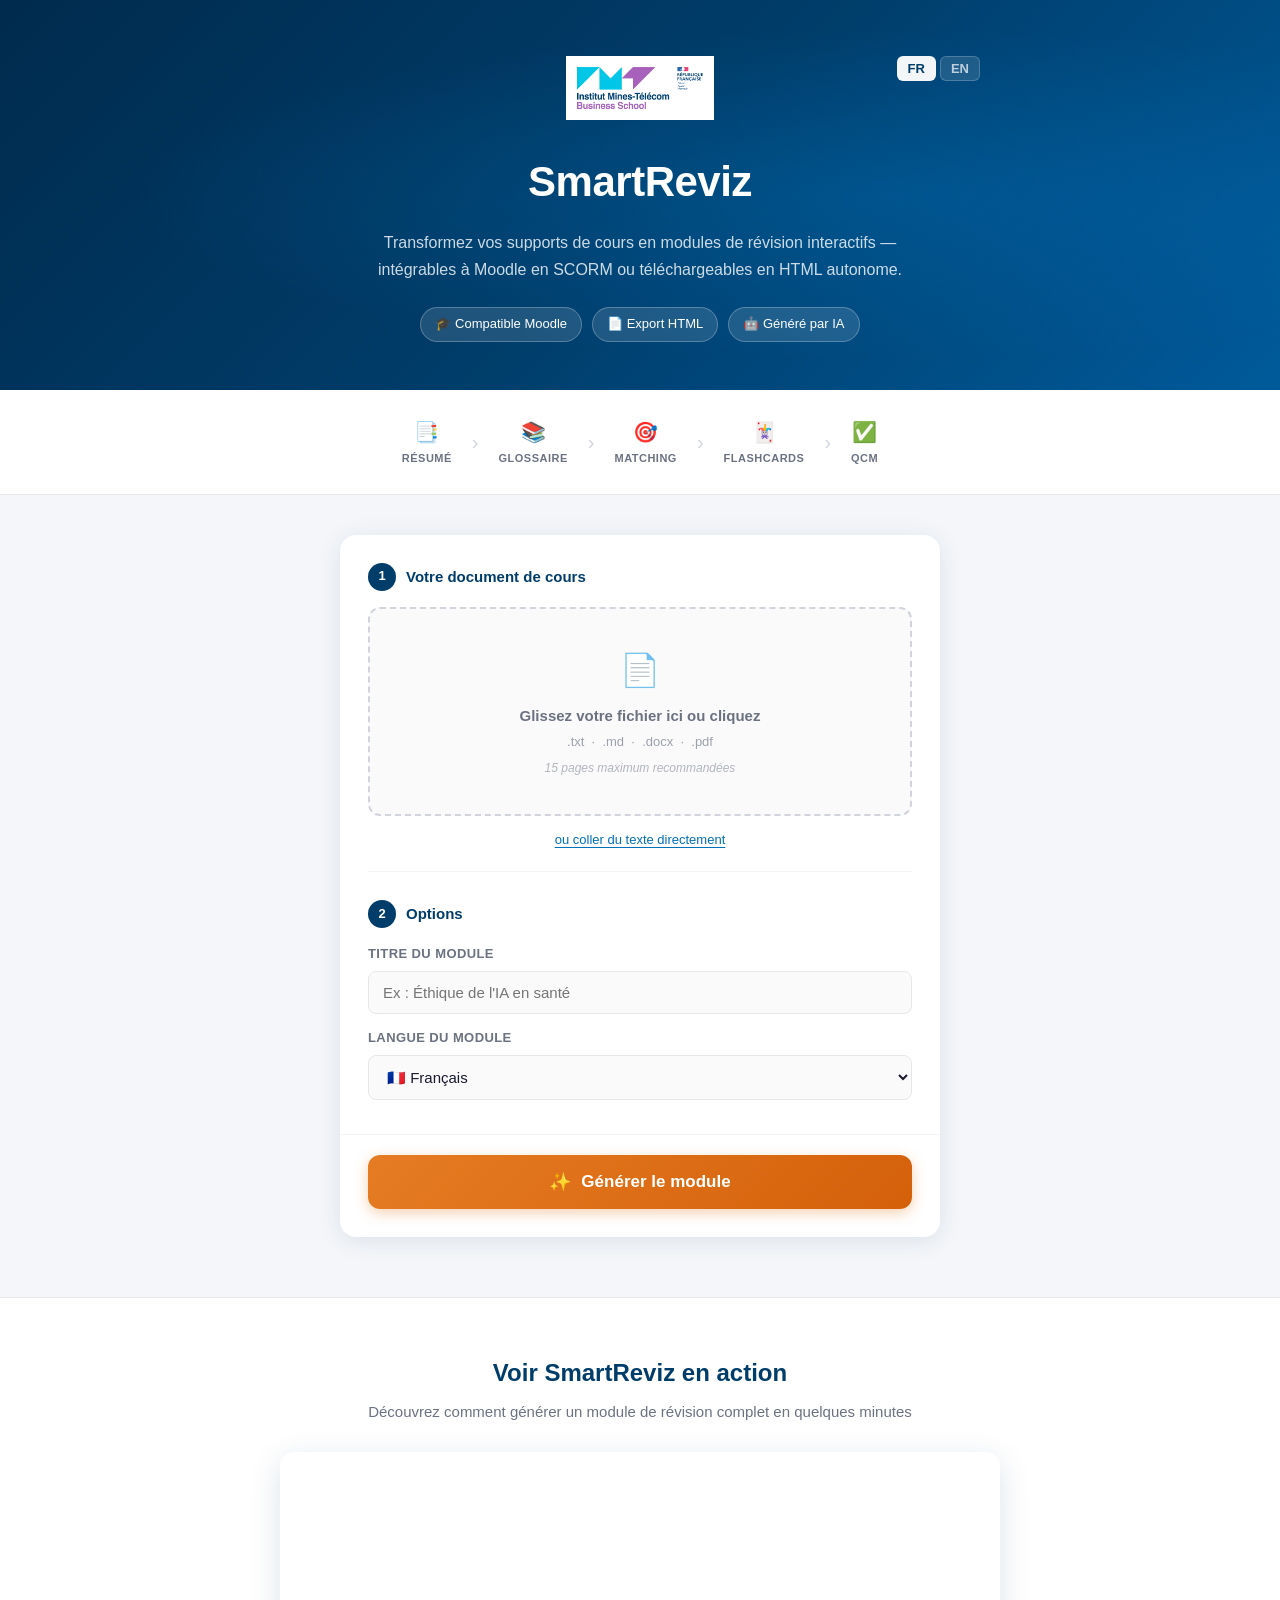
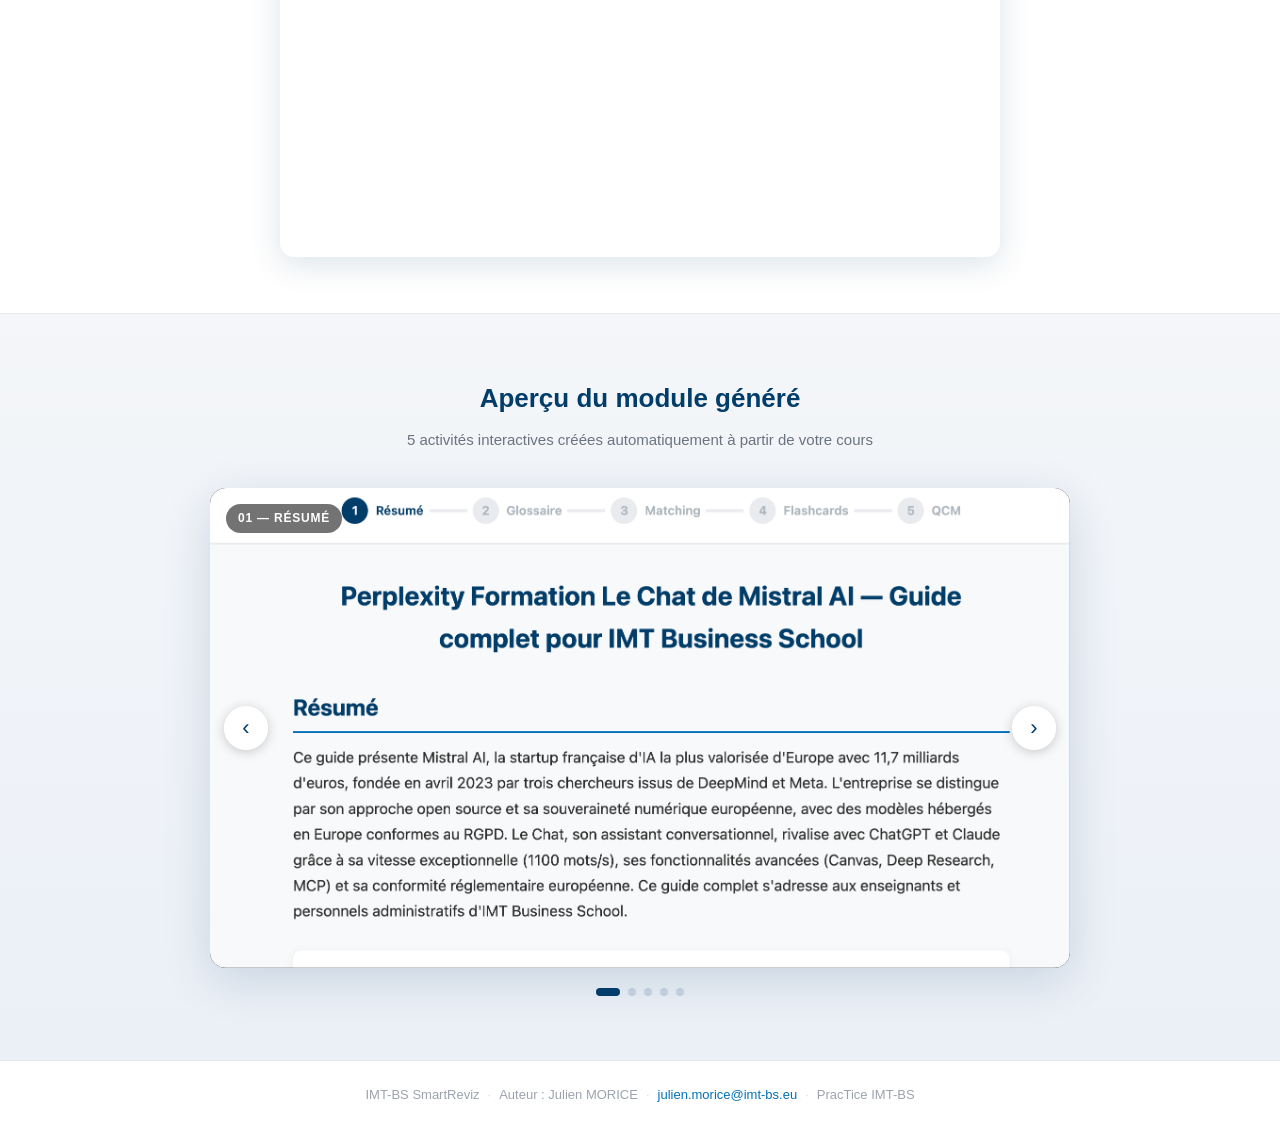
==== index.html @ 02d68e82 "Revert "Refactor to 2-step pipeline: condense then generate" This reverts commit b1cbbc74bb7a169e703" ====
<!DOCTYPE html>
<html lang="fr">
<head>
  <meta charset="UTF-8">
  <meta name="viewport" content="width=device-width, initial-scale=1.0">
  <title>IMT-BS SmartReviz — Générateur de modules SCORM</title>
  <link rel="stylesheet" href="style.css">
</head>
<body>

  <!-- HERO HEADER -->
  <header class="hero">
    <div class="hero-inner">
      <div class="lang-switcher">
        <button class="lang-btn active" data-lang="fr">FR</button>
        <button class="lang-btn" data-lang="en">EN</button>
      </div>
      <img src="img/logo-imt-bs.png" alt="Logo IMT Business School" class="hero-logo">
      <h1 class="hero-title">SmartReviz</h1>
      <p class="hero-subtitle" data-i18n="heroSubtitle">Transformez vos supports de cours en modules de révision interactifs — intégrables à Moodle en SCORM ou téléchargeables en HTML autonome.</p>
      <div class="hero-badges">
        <span class="badge" data-i18n="badgeMoodle">&#127891; Compatible Moodle</span>
        <span class="badge" data-i18n="badgeHTML">&#128196; Export HTML</span>
        <span class="badge" data-i18n="badgeAI">&#129302; Généré par IA</span>
      </div>
    </div>
  </header>

  <!-- WHAT IT GENERATES -->
  <section class="features-strip">
    <div class="features-inner">
      <div class="feature-item">
        <div class="feature-icon">&#128209;</div>
        <div class="feature-label" data-i18n="featResume">Résumé</div>
      </div>
      <div class="feature-sep">&#8250;</div>
      <div class="feature-item">
        <div class="feature-icon">&#128218;</div>
        <div class="feature-label" data-i18n="featGlossaire">Glossaire</div>
      </div>
      <div class="feature-sep">&#8250;</div>
      <div class="feature-item">
        <div class="feature-icon">&#127919;</div>
        <div class="feature-label" data-i18n="featMatching">Matching</div>
      </div>
      <div class="feature-sep">&#8250;</div>
      <div class="feature-item">
        <div class="feature-icon">&#127183;</div>
        <div class="feature-label" data-i18n="featFlashcards">Flashcards</div>
      </div>
      <div class="feature-sep">&#8250;</div>
      <div class="feature-item">
        <div class="feature-icon">&#9989;</div>
        <div class="feature-label" data-i18n="featQCM">QCM</div>
      </div>
    </div>
  </section>

  <main class="container">

    <!-- FORM CARD -->
    <div class="card">

      <!-- Step 1: Document Upload -->
      <div class="step">
        <div class="step-title">
          <span class="step-num">1</span>
          <span data-i18n="step1Title">Votre document de cours</span>
        </div>
        <div class="dropzone" id="dropzone">
          <div class="dz-icon">&#128196;</div>
          <div class="dz-text" id="dzText" data-i18n="dzText">Glissez votre fichier ici ou cliquez</div>
          <div class="dz-formats" data-i18n="dzFormats">.txt &nbsp;·&nbsp; .md &nbsp;·&nbsp; .docx &nbsp;·&nbsp; .pdf</div>
          <div class="dz-limit" data-i18n="dzLimit">15 pages maximum recommandées</div>
          <input type="file" id="fileInput" accept=".txt,.md,.docx,.pdf">
        </div>
        <div class="text-toggle">
          <button id="toggleTextInput" data-i18n="toggleText">ou coller du texte directement</button>
        </div>
        <div class="text-input-area" id="textInputArea">
          <textarea id="textInput" data-i18n-placeholder="textPlaceholder" placeholder="Collez le contenu de votre cours ici..."></textarea>
        </div>
      </div>

      <div class="step-divider"></div>

      <!-- Step 2: Options -->
      <div class="step">
        <div class="step-title">
          <span class="step-num">2</span>
          <span data-i18n="step2Title">Options</span>
        </div>
        <div class="form-row">
          <label for="moduleTitle" data-i18n="labelTitle">Titre du module</label>
          <input type="text" id="moduleTitle" data-i18n-placeholder="titlePlaceholder" placeholder="Ex : Éthique de l'IA en santé">
        </div>
        <div class="form-row">
          <label for="moduleLang" data-i18n="labelLang">Langue du module</label>
          <select id="moduleLang">
            <option value="fr" data-i18n="langFR">&#127467;&#127479; Français</option>
            <option value="en" data-i18n="langEN">&#127468;&#127463; Anglais</option>
          </select>
        </div>
      </div>

      <!-- Generate Button -->
      <div class="generate-container">
        <button class="btn-generate" id="btnGenerate">
          <span class="btn-generate-icon">&#10024;</span>
          <span data-i18n="btnGenerate">Générer le module</span>
        </button>
      </div>

    </div><!-- end .card -->

    <!-- Editor Panel -->
    <div class="editor-panel" id="editorPanel">
      <div class="editor-header">
        <div class="step-title">
          <span class="step-num">3</span>
          <span data-i18n="step3Title">Vérifiez et modifiez le contenu généré</span>
        </div>
        <p class="editor-subtitle" data-i18n="editorSubtitle">Corrigez les éventuelles erreurs de l'IA avant de générer votre module.</p>
      </div>

      <div class="editor-tabs" id="editorTabs">
        <button class="tab-btn active" data-tab="summary" data-i18n="tabSummary">&#128209; Résumé</button>
        <button class="tab-btn" data-tab="glossary"><span data-i18n="tabGlossary">&#128218; Glossaire</span> <span class="tab-count" id="countGlossary"></span></button>
        <button class="tab-btn" data-tab="flashcards"><span data-i18n="tabFlashcards">&#127183; Flashcards</span> <span class="tab-count" id="countFlashcards"></span></button>
        <button class="tab-btn" data-tab="quiz"><span data-i18n="tabQuiz">&#9989; QCM</span> <span class="tab-count" id="countQuiz"></span></button>
      </div>

      <div class="tab-content active" id="tab-summary"></div>
      <div class="tab-content" id="tab-glossary"></div>
      <div class="tab-content" id="tab-flashcards"></div>
      <div class="tab-content" id="tab-quiz"></div>

      <div class="editor-footer">
        <button class="btn-validate-generate" id="btnValidateGenerate" data-i18n="btnValidate">
          &#10024; Valider et générer le module
        </button>
      </div>
    </div>

    <!-- Progress -->
    <div class="progress-panel" id="progressPanel">
      <h3 id="progressTitle" data-i18n="progressTitle">Génération en cours…</h3>
      <div class="progress-bar-track">
        <div class="progress-bar-fill" id="progressFill"></div>
      </div>
      <div class="progress-details">
        <p class="progress-status" id="progressStatus" data-i18n="progressInit">Initialisation…</p>
        <p class="progress-percent" id="progressPercent">0%</p>
      </div>
    </div>

    <!-- Error -->
    <div class="error-panel" id="errorPanel">
      <strong data-i18n="errorLabel">&#9888; Erreur</strong>
      <span id="errorMessage"></span>
    </div>

    <!-- Result -->
    <div class="result-panel" id="resultPanel">
      <div class="result-check">&#10003;</div>
      <h3 data-i18n="resultTitle">Module prêt !</h3>
      <p class="result-hint" data-i18n="resultHint">Choisissez votre format de téléchargement</p>
      <div class="result-buttons">
        <button class="btn-download" id="btnDownload" data-i18n="btnSCORM">
          <span>&#128230;</span> SCORM pour Moodle
        </button>
        <button class="btn-download-html" id="btnDownloadHTML" data-i18n="btnHTML">
          <span>&#127758;</span> HTML autonome
        </button>
        <button class="btn-preview" id="btnPreview" data-i18n="btnPreview">
          <span>&#128065;</span> Prévisualiser
        </button>
      </div>
    </div>

  </main>

  <!-- VIDEO SECTION -->
  <section class="video-section">
    <div class="video-inner">
      <h2 class="video-title" data-i18n="videoTitle">Voir SmartReviz en action</h2>
      <p class="video-subtitle" data-i18n="videoSubtitle">Découvrez comment générer un module de révision complet en quelques minutes</p>
      <div class="video-wrapper">
        <iframe
          data-i18n-title="videoIframeTitle"
          title="Lecteur vidéo"
          src="https://mediaserver.ip-paris.fr/permalink/v126d39c879d4ddyw9y6/iframe/"
          allowfullscreen="allowfullscreen"
          allow="autoplay"
          style="border:0;width:100%;height:100%">
        </iframe>
      </div>
    </div>
  </section>

  <!-- CAROUSEL SHOWCASE -->
  <section class="showcase">
    <div class="showcase-inner">
      <h2 class="showcase-title" data-i18n="carouselTitle">Aperçu du module généré</h2>
      <p class="showcase-subtitle" data-i18n="carouselSubtitle">5 activités interactives créées automatiquement à partir de votre cours</p>

      <div class="carousel" id="carousel">
        <div class="carousel-track" id="carouselTrack">
          <div class="carousel-slide">
            <div class="slide-label" data-i18n="slide1">01 — Résumé</div>
            <img src="img/1_resume.png" alt="Résumé du cours">
          </div>
          <div class="carousel-slide">
            <div class="slide-label" data-i18n="slide2">02 — Glossaire</div>
            <img src="img/2_glossaire.png" alt="Glossaire interactif">
          </div>
          <div class="carousel-slide">
            <div class="slide-label" data-i18n="slide3">03 — Matching</div>
            <img src="img/3_matching.png" alt="Activité de matching">
          </div>
          <div class="carousel-slide">
            <div class="slide-label" data-i18n="slide4">04 — Flashcards</div>
            <img src="img/4_flashCard.png" alt="Flashcards">
          </div>
          <div class="carousel-slide">
            <div class="slide-label" data-i18n="slide5">05 — QCM</div>
            <img src="img/5_qcm.png" alt="Questionnaire à choix multiples">
          </div>
        </div>

        <button class="carousel-btn prev" id="carouselPrev" data-i18n-aria="carouselPrevLabel" aria-label="Précédent">&#8249;</button>
        <button class="carousel-btn next" id="carouselNext" data-i18n-aria="carouselNextLabel" aria-label="Suivant">&#8250;</button>
      </div>

      <div class="carousel-dots" id="carouselDots">
        <span class="dot active" data-index="0"></span>
        <span class="dot" data-index="1"></span>
        <span class="dot" data-index="2"></span>
        <span class="dot" data-index="3"></span>
        <span class="dot" data-index="4"></span>
      </div>
    </div>
  </section>

  <footer class="footer">
    <span>IMT-BS SmartReviz</span>
    <span class="footer-sep">·</span>
    <span data-i18n="footerAuthor">Auteur : Julien MORICE</span>
    <span class="footer-sep">·</span>
    <a href="mailto:julien.morice@imt-bs.eu">julien.morice@imt-bs.eu</a>
    <span class="footer-sep">·</span>
    <span>PracTice IMT-BS</span>
  </footer>

  <script src="lib/jszip.min.js"></script>
  <script src="lib/mammoth.browser.min.js"></script>
  <script src="lib/pdf.min.js"></script>
  <script src="lib/marked.min.js"></script>
  <script src="i18n.js"></script>
  <script src="app.js?v=4"></script>
  <script>
    // Language switcher
    document.querySelectorAll('.lang-btn').forEach(function(btn) {
      btn.addEventListener('click', function() {
        window.SmartRevizI18n.setLang(btn.dataset.lang);
      });
    });

    // Carousel
    const track = document.getElementById('carouselTrack');
    const dots = document.querySelectorAll('.dot');
    let current = 0;
    const total = 5;

    function goTo(index) {
      current = (index + total) % total;
      track.style.transform = `translateX(-${current * 100}%)`;
      dots.forEach((d, i) => d.classList.toggle('active', i === current));
    }

    document.getElementById('carouselPrev').addEventListener('click', () => goTo(current - 1));
    document.getElementById('carouselNext').addEventListener('click', () => goTo(current + 1));
    dots.forEach(d => d.addEventListener('click', () => goTo(+d.dataset.index)));

    // Auto-advance
    let timer = setInterval(() => goTo(current + 1), 4000);
    document.getElementById('carousel').addEventListener('mouseenter', () => clearInterval(timer));
    document.getElementById('carousel').addEventListener('mouseleave', () => {
      timer = setInterval(() => goTo(current + 1), 4000);
    });

    // Touch swipe support
    let touchStartX = 0;
    track.addEventListener('touchstart', e => { touchStartX = e.touches[0].clientX; }, { passive: true });
    track.addEventListener('touchend', e => {
      const diff = touchStartX - e.changedTouches[0].clientX;
      if (Math.abs(diff) > 40) goTo(diff > 0 ? current + 1 : current - 1);
    });
  </script>
</body>
</html>
---- style.css ----
/* IMT-BS SmartReviz — Generator Styles (v2) */
:root {
  --primary: #003D6A;
  --secondary: #0070B8;
  --accent: #E57C23;
  --bg: #F4F6F9;
  --text: #1A1A2E;
  --muted: #6B7280;
  --success: #16A34A;
  --error: #DC2626;
  --radius: 12px;
  --shadow: 0 4px 24px rgba(0,61,106,0.10);
}

*, *::before, *::after { box-sizing: border-box; margin: 0; padding: 0; }

body {
  font-family: -apple-system, BlinkMacSystemFont, "Segoe UI", Roboto, sans-serif;
  font-size: 16px;
  line-height: 1.6;
  color: var(--text);
  background: var(--bg);
  min-height: 100vh;
}

/* ============================================================
   HERO
   ============================================================ */
.hero {
  background: linear-gradient(135deg, #002B4E 0%, #003D6A 50%, #005A9A 100%);
  color: #fff;
  text-align: center;
  padding: 56px 24px 48px;
  position: relative;
  overflow: hidden;
}

.hero::before {
  content: '';
  position: absolute;
  inset: 0;
  background: radial-gradient(ellipse at 70% 50%, rgba(0,112,184,0.35) 0%, transparent 60%);
  pointer-events: none;
}

.hero-inner {
  position: relative;
  max-width: 680px;
  margin: 0 auto;
}

/* Language Switcher */
.lang-switcher {
  position: absolute;
  top: 0;
  right: 0;
  display: flex;
  gap: 4px;
  z-index: 10;
}

.lang-btn {
  background: rgba(255,255,255,0.12);
  color: rgba(255,255,255,0.7);
  border: 1px solid rgba(255,255,255,0.2);
  border-radius: 6px;
  padding: 4px 10px;
  font-size: 13px;
  font-weight: 600;
  cursor: pointer;
  transition: all 0.2s;
}

.lang-btn:hover {
  background: rgba(255,255,255,0.2);
  color: #fff;
}

.lang-btn.active {
  background: rgba(255,255,255,0.95);
  color: var(--primary);
  border-color: transparent;
}

.hero-logo {
  height: 64px;
  width: auto;
  margin-bottom: 20px;
  mix-blend-mode: screen;
}

.hero-title {
  font-size: 42px;
  font-weight: 800;
  letter-spacing: -0.5px;
  margin-bottom: 14px;
}

.hero-subtitle {
  font-size: 16px;
  line-height: 1.7;
  opacity: 0.80;
  max-width: 560px;
  margin: 0 auto 24px;
}

.hero-badges {
  display: flex;
  gap: 10px;
  justify-content: center;
  flex-wrap: wrap;
}

.badge {
  background: rgba(255,255,255,0.12);
  border: 1px solid rgba(255,255,255,0.25);
  border-radius: 999px;
  padding: 6px 14px;
  font-size: 13px;
  font-weight: 500;
  backdrop-filter: blur(4px);
}

/* ============================================================
   FEATURES STRIP
   ============================================================ */
.features-strip {
  background: #fff;
  border-bottom: 1px solid #E5E7EB;
}

.features-inner {
  max-width: 680px;
  margin: 0 auto;
  padding: 18px 24px;
  display: flex;
  align-items: center;
  justify-content: center;
  gap: 8px;
  flex-wrap: wrap;
}

.feature-item {
  display: flex;
  flex-direction: column;
  align-items: center;
  gap: 2px;
  padding: 8px 12px;
}

.feature-icon {
  font-size: 20px;
}

.feature-label {
  font-size: 11px;
  font-weight: 600;
  color: var(--muted);
  text-transform: uppercase;
  letter-spacing: 0.5px;
}

.feature-sep {
  color: #D1D5DB;
  font-size: 20px;
  line-height: 1;
}

/* ============================================================
   MAIN CONTAINER
   ============================================================ */
.container {
  max-width: 640px;
  margin: 0 auto;
  padding: 40px 20px 60px;
}

/* ============================================================
   FORM CARD
   ============================================================ */
.card {
  background: #fff;
  border-radius: 16px;
  box-shadow: var(--shadow);
  overflow: hidden;
}

/* ============================================================
   STEPS
   ============================================================ */
.step {
  padding: 28px 28px 20px;
}

.step-divider {
  height: 1px;
  background: #F3F4F6;
  margin: 0 28px;
}

.step-title {
  font-size: 15px;
  font-weight: 700;
  color: var(--primary);
  margin-bottom: 16px;
  display: flex;
  align-items: center;
  gap: 10px;
}

.step-num {
  width: 28px;
  height: 28px;
  border-radius: 50%;
  background: var(--primary);
  color: #fff;
  display: flex;
  align-items: center;
  justify-content: center;
  font-size: 13px;
  font-weight: 700;
  flex-shrink: 0;
}

/* ============================================================
   INPUTS
   ============================================================ */
input[type="text"],
select {
  width: 100%;
  padding: 12px 14px;
  border: 1.5px solid #E5E7EB;
  border-radius: 8px;
  font-size: 15px;
  font-family: inherit;
  color: var(--text);
  background: #FAFAFA;
  transition: border-color 0.15s, box-shadow 0.15s;
}

input:focus, select:focus {
  outline: none;
  border-color: var(--secondary);
  box-shadow: 0 0 0 3px rgba(0,112,184,0.12);
  background: #fff;
}

.form-row {
  margin-bottom: 14px;
}

.form-row label {
  display: block;
  font-size: 13px;
  font-weight: 600;
  margin-bottom: 6px;
  color: var(--muted);
  text-transform: uppercase;
  letter-spacing: 0.4px;
}

/* ============================================================
   DROP ZONE
   ============================================================ */
.dropzone {
  border: 2px dashed #D1D5DB;
  border-radius: var(--radius);
  padding: 36px 20px;
  text-align: center;
  cursor: pointer;
  transition: all 0.2s;
  color: var(--muted);
  background: #FAFAFA;
}

.dropzone:hover, .dropzone.dragover {
  border-color: var(--secondary);
  background: #EFF6FF;
  color: var(--secondary);
}

.dropzone.has-file {
  border-color: var(--success);
  background: #F0FDF4;
  color: var(--success);
}

.dropzone .dz-icon { font-size: 32px; margin-bottom: 8px; }
.dropzone .dz-text { font-size: 15px; font-weight: 600; }
.dropzone .dz-formats { font-size: 13px; margin-top: 4px; opacity: 0.65; }
.dropzone .dz-limit { font-size: 12px; margin-top: 6px; opacity: 0.5; font-style: italic; }
.dropzone input[type="file"] { display: none; }

.text-toggle {
  text-align: center;
  margin-top: 10px;
}

.text-toggle button {
  background: none;
  border: none;
  color: var(--secondary);
  font-size: 13px;
  cursor: pointer;
  text-decoration: underline;
  text-underline-offset: 3px;
}

.text-input-area {
  display: none;
  margin-top: 12px;
}

.text-input-area textarea {
  width: 100%;
  min-height: 160px;
  padding: 12px;
  border: 1.5px solid #E5E7EB;
  border-radius: 8px;
  font-family: inherit;
  font-size: 14px;
  resize: vertical;
  background: #FAFAFA;
}

.text-input-area textarea:focus {
  outline: none;
  border-color: var(--secondary);
  box-shadow: 0 0 0 3px rgba(0,112,184,0.12);
}

.text-input-area.active { display: block; }

/* ============================================================
   GENERATE BUTTON
   ============================================================ */
.generate-container {
  padding: 20px 28px 28px;
  border-top: 1px solid #F3F4F6;
}

.btn-generate {
  width: 100%;
  display: flex;
  align-items: center;
  justify-content: center;
  gap: 10px;
  padding: 16px 28px;
  background: linear-gradient(135deg, var(--accent) 0%, #D4600A 100%);
  color: #fff;
  border: none;
  border-radius: var(--radius);
  font-size: 17px;
  font-weight: 700;
  cursor: pointer;
  transition: all 0.2s;
  box-shadow: 0 4px 14px rgba(229,124,35,0.35);
}

.btn-generate:hover {
  transform: translateY(-2px);
  box-shadow: 0 6px 20px rgba(229,124,35,0.45);
}

.btn-generate:active { transform: translateY(0); }

.btn-generate:disabled {
  opacity: 0.5;
  cursor: not-allowed;
  transform: none;
  box-shadow: none;
}

.btn-generate-icon { font-size: 18px; }

/* ============================================================
   PROGRESS
   ============================================================ */
.progress-panel {
  display: none;
  background: #fff;
  border-radius: var(--radius);
  padding: 24px;
  box-shadow: var(--shadow);
  margin-top: 20px;
}

.progress-panel.active { display: block; }

.progress-panel h3 {
  font-size: 15px;
  color: var(--primary);
  margin-bottom: 14px;
  font-weight: 600;
}

.progress-bar-track {
  width: 100%;
  height: 8px;
  background: #E5E7EB;
  border-radius: 999px;
  overflow: hidden;
  margin-bottom: 10px;
}

.progress-bar-fill {
  height: 100%;
  background: linear-gradient(90deg, var(--secondary), #38BDF8);
  border-radius: 999px;
  transition: width 0.4s ease;
  width: 0%;
}

.progress-details {
  display: flex;
  justify-content: space-between;
  align-items: center;
}

.progress-status { font-size: 13px; color: var(--muted); }
.progress-percent { font-size: 13px; font-weight: 700; color: var(--secondary); }

/* ============================================================
   RESULT PANEL
   ============================================================ */
.result-panel {
  display: none;
  background: #fff;
  border-radius: var(--radius);
  padding: 32px 28px;
  box-shadow: var(--shadow);
  text-align: center;
  margin-top: 20px;
}

.result-panel.active { display: block; }

.result-check {
  width: 56px;
  height: 56px;
  border-radius: 50%;
  background: linear-gradient(135deg, #16A34A, #22C55E);
  color: #fff;
  font-size: 26px;
  display: flex;
  align-items: center;
  justify-content: center;
  margin: 0 auto 16px;
  box-shadow: 0 4px 16px rgba(22,163,74,0.30);
}

.result-panel h3 {
  font-size: 20px;
  color: var(--primary);
  margin-bottom: 6px;
}

.result-hint {
  font-size: 14px;
  color: var(--muted);
  margin-bottom: 24px;
}

.result-buttons {
  display: flex;
  gap: 10px;
  justify-content: center;
  flex-wrap: wrap;
}

.btn-download, .btn-download-html, .btn-preview {
  display: inline-flex;
  align-items: center;
  gap: 8px;
  padding: 12px 20px;
  border: none;
  border-radius: var(--radius);
  font-size: 14px;
  font-weight: 600;
  cursor: pointer;
  transition: all 0.15s;
}

.btn-download {
  background: var(--primary);
  color: #fff;
  box-shadow: 0 2px 8px rgba(0,61,106,0.25);
}
.btn-download:hover { background: #002850; transform: translateY(-1px); }

.btn-download-html {
  background: var(--secondary);
  color: #fff;
  box-shadow: 0 2px 8px rgba(0,112,184,0.25);
}
.btn-download-html:hover { background: #005A96; transform: translateY(-1px); }

.btn-preview {
  background: #fff;
  color: var(--primary);
  border: 1.5px solid var(--primary);
}
.btn-preview:hover { background: var(--primary); color: #fff; }

/* ============================================================
   ERROR
   ============================================================ */
.error-panel {
  display: none;
  background: #FEF2F2;
  border: 1.5px solid #FECACA;
  border-radius: var(--radius);
  padding: 16px 20px;
  color: #991B1B;
  margin-top: 20px;
  font-size: 14px;
}

.error-panel.active { display: block; }
.error-panel strong { display: block; margin-bottom: 4px; }

/* ============================================================
   EDITOR PANEL
   ============================================================ */
.editor-panel {
  display: none;
  background: #fff;
  border-radius: 16px;
  box-shadow: var(--shadow);
  overflow: hidden;
  margin-top: 20px;
}

.editor-panel.active { display: block; }

.editor-header {
  padding: 24px 28px 0;
}

.editor-subtitle {
  font-size: 13px;
  color: var(--muted);
  margin: 4px 0 0 38px;
}

/* Tabs */
.editor-tabs {
  display: flex;
  gap: 0;
  border-bottom: 2px solid #F3F4F6;
  margin-top: 20px;
  padding: 0 28px;
  overflow-x: auto;
}

.tab-btn {
  background: none;
  border: none;
  border-bottom: 3px solid transparent;
  margin-bottom: -2px;
  padding: 10px 16px;
  font-size: 14px;
  font-weight: 600;
  color: var(--muted);
  cursor: pointer;
  white-space: nowrap;
  transition: all 0.15s;
  display: flex;
  align-items: center;
  gap: 6px;
}

.tab-btn:hover { color: var(--primary); }

.tab-btn.active {
  color: var(--primary);
  border-bottom-color: var(--primary);
}

.tab-count {
  background: #E5E7EB;
  color: #374151;
  font-size: 11px;
  font-weight: 700;
  padding: 2px 7px;
  border-radius: 999px;
}

.tab-btn.active .tab-count {
  background: var(--primary);
  color: #fff;
}

/* Tab content */
.tab-content {
  display: none;
  padding: 24px 28px;
  max-height: 520px;
  overflow-y: auto;
}

.tab-content.active { display: block; }

/* Section labels in editor */
.editor-section-label {
  font-size: 12px;
  font-weight: 700;
  text-transform: uppercase;
  letter-spacing: 0.5px;
  color: var(--muted);
  margin: 20px 0 8px;
}

.editor-section-label:first-child { margin-top: 0; }

/* Generic editable fields */
.editor-panel textarea,
.editor-panel input[type="text"],
.editor-panel select {
  width: 100%;
  padding: 10px 12px;
  border: 1.5px solid #E5E7EB;
  border-radius: 8px;
  font-size: 14px;
  font-family: inherit;
  color: var(--text);
  background: #FAFAFA;
  transition: border-color 0.15s, box-shadow 0.15s;
  resize: vertical;
}

.editor-panel textarea:focus,
.editor-panel input[type="text"]:focus,
.editor-panel select:focus {
  outline: none;
  border-color: var(--secondary);
  box-shadow: 0 0 0 3px rgba(0,112,184,0.10);
  background: #fff;
}

/* Row items (glossary, flashcards, quiz) */
.editor-row {
  display: flex;
  gap: 8px;
  align-items: flex-start;
  margin-bottom: 8px;
  background: #F9FAFB;
  border: 1.5px solid #E5E7EB;
  border-radius: 10px;
  padding: 12px;
}

.editor-row-fields {
  flex: 1;
  display: flex;
  flex-direction: column;
  gap: 6px;
}

.editor-row-fields-h {
  flex: 1;
  display: flex;
  gap: 8px;
}

.editor-row-fields-h input,
.editor-row-fields-h textarea {
  flex: 1;
}

.btn-row-delete {
  background: none;
  border: none;
  color: #D1D5DB;
  font-size: 18px;
  cursor: pointer;
  padding: 4px;
  border-radius: 6px;
  transition: color 0.15s, background 0.15s;
  flex-shrink: 0;
  line-height: 1;
  margin-top: 2px;
}

.btn-row-delete:hover {
  color: var(--error);
  background: #FEF2F2;
}

.btn-add-row {
  display: inline-flex;
  align-items: center;
  gap: 6px;
  padding: 8px 14px;
  background: #F0F9FF;
  border: 1.5px dashed #BAE6FD;
  border-radius: 8px;
  color: var(--secondary);
  font-size: 13px;
  font-weight: 600;
  cursor: pointer;
  transition: all 0.15s;
  margin-top: 4px;
}

.btn-add-row:hover {
  background: #E0F2FE;
  border-color: var(--secondary);
}

/* Quiz specific */
.quiz-editor-item {
  background: #F9FAFB;
  border: 1.5px solid #E5E7EB;
  border-radius: 10px;
  margin-bottom: 8px;
  overflow: hidden;
}

.quiz-editor-header {
  display: flex;
  align-items: center;
  gap: 10px;
  padding: 12px 14px;
  cursor: pointer;
  user-select: none;
}

.quiz-editor-num {
  width: 24px;
  height: 24px;
  background: var(--primary);
  color: #fff;
  border-radius: 50%;
  font-size: 12px;
  font-weight: 700;
  display: flex;
  align-items: center;
  justify-content: center;
  flex-shrink: 0;
}

.quiz-editor-preview {
  flex: 1;
  font-size: 13px;
  color: #374151;
  white-space: nowrap;
  overflow: hidden;
  text-overflow: ellipsis;
}

.quiz-editor-toggle {
  font-size: 12px;
  color: var(--muted);
  transition: transform 0.2s;
}

.quiz-editor-item.open .quiz-editor-toggle {
  transform: rotate(180deg);
}

.quiz-editor-body {
  display: none;
  padding: 0 14px 14px;
  border-top: 1px solid #E5E7EB;
}

.quiz-editor-item.open .quiz-editor-body { display: block; }

.quiz-choices-grid {
  display: grid;
  grid-template-columns: 1fr 1fr;
  gap: 6px;
  margin: 8px 0;
}

.quiz-choice-row {
  display: flex;
  align-items: center;
  gap: 6px;
}

.quiz-choice-row label {
  font-size: 12px;
  font-weight: 600;
  color: var(--muted);
  flex-shrink: 0;
  width: 14px;
}

.quiz-correct-row {
  display: flex;
  align-items: center;
  gap: 10px;
  margin-top: 10px;
  padding-top: 10px;
  border-top: 1px solid #E5E7EB;
}

.quiz-correct-row label {
  font-size: 13px;
  font-weight: 600;
  color: var(--text);
  flex-shrink: 0;
}

.quiz-correct-row select {
  width: auto;
  min-width: 80px;
}

.quiz-delete-row {
  display: flex;
  justify-content: flex-end;
  margin-top: 8px;
}

/* Chapter blocks */
.chapter-block {
  background: #F9FAFB;
  border: 1.5px solid #E5E7EB;
  border-radius: 10px;
  padding: 14px;
  margin-bottom: 10px;
}

.chapter-block-header {
  display: flex;
  gap: 8px;
  align-items: center;
  margin-bottom: 10px;
}

.chapter-block-header input { flex: 1; font-weight: 600; }

.section-block {
  display: flex;
  gap: 8px;
  align-items: flex-start;
  margin-bottom: 8px;
  padding-left: 12px;
  border-left: 3px solid #E5E7EB;
}

.section-block-fields {
  flex: 1;
  display: flex;
  flex-direction: column;
  gap: 5px;
}

.section-block-fields input { font-size: 13px; font-weight: 600; }
.section-block-fields textarea { font-size: 13px; min-height: 60px; }

/* Key points */
.keypoint-row {
  display: flex;
  gap: 8px;
  align-items: center;
  margin-bottom: 6px;
}

.keypoint-row input { flex: 1; }

/* Editor footer */
.editor-footer {
  padding: 20px 28px 24px;
  border-top: 1px solid #F3F4F6;
}

.btn-validate-generate {
  width: 100%;
  display: flex;
  align-items: center;
  justify-content: center;
  gap: 10px;
  padding: 16px 28px;
  background: linear-gradient(135deg, #16A34A 0%, #15803D 100%);
  color: #fff;
  border: none;
  border-radius: var(--radius);
  font-size: 17px;
  font-weight: 700;
  cursor: pointer;
  transition: all 0.2s;
  box-shadow: 0 4px 14px rgba(22,163,74,0.30);
}

.btn-validate-generate:hover {
  transform: translateY(-2px);
  box-shadow: 0 6px 20px rgba(22,163,74,0.40);
}

.btn-validate-generate:disabled {
  opacity: 0.5;
  cursor: not-allowed;
  transform: none;
  box-shadow: none;
}

/* ============================================================
   VIDEO SECTION
   ============================================================ */
.video-section {
  background: #fff;
  padding: 56px 24px;
  border-top: 1px solid #E5E7EB;
}

.video-inner {
  max-width: 720px;
  margin: 0 auto;
  text-align: center;
}

.video-title {
  font-size: 24px;
  font-weight: 800;
  color: var(--primary);
  margin-bottom: 8px;
}

.video-subtitle {
  font-size: 15px;
  color: var(--muted);
  margin-bottom: 28px;
}

.video-wrapper {
  position: relative;
  width: 100%;
  aspect-ratio: 16 / 9;
  border-radius: 14px;
  overflow: hidden;
  box-shadow: 0 8px 32px rgba(0,61,106,0.14);
}

/* ============================================================
   SHOWCASE / CAROUSEL
   ============================================================ */
.showcase {
  background: linear-gradient(180deg, #F4F6F9 0%, #EBF0F7 100%);
  padding: 64px 24px;
  border-top: 1px solid #E5E7EB;
}

.showcase-inner {
  max-width: 860px;
  margin: 0 auto;
  text-align: center;
}

.showcase-title {
  font-size: 26px;
  font-weight: 800;
  color: var(--primary);
  margin-bottom: 8px;
}

.showcase-subtitle {
  font-size: 15px;
  color: var(--muted);
  margin-bottom: 36px;
}

.carousel {
  position: relative;
  border-radius: 16px;
  overflow: hidden;
  box-shadow: 0 12px 48px rgba(0,61,106,0.16);
  background: #000;
  cursor: grab;
}

.carousel:active { cursor: grabbing; }

.carousel-track {
  display: flex;
  transition: transform 0.45s cubic-bezier(0.25, 0.46, 0.45, 0.94);
  will-change: transform;
}

.carousel-slide {
  min-width: 100%;
  position: relative;
}

.carousel-slide img {
  width: 100%;
  height: auto;
  display: block;
  max-height: 480px;
  object-fit: cover;
  object-position: top;
}

.slide-label {
  position: absolute;
  top: 16px;
  left: 16px;
  background: rgba(0,0,0,0.55);
  color: #fff;
  font-size: 12px;
  font-weight: 700;
  letter-spacing: 0.8px;
  text-transform: uppercase;
  padding: 5px 12px;
  border-radius: 999px;
  backdrop-filter: blur(6px);
}

.carousel-btn {
  position: absolute;
  top: 50%;
  transform: translateY(-50%);
  width: 44px;
  height: 44px;
  border-radius: 50%;
  background: rgba(255,255,255,0.90);
  border: none;
  font-size: 22px;
  cursor: pointer;
  display: flex;
  align-items: center;
  justify-content: center;
  color: var(--primary);
  box-shadow: 0 2px 12px rgba(0,0,0,0.20);
  transition: all 0.15s;
  z-index: 10;
  line-height: 1;
}

.carousel-btn:hover {
  background: #fff;
  transform: translateY(-50%) scale(1.08);
}

.carousel-btn.prev { left: 14px; }
.carousel-btn.next { right: 14px; }

.carousel-dots {
  display: flex;
  justify-content: center;
  gap: 8px;
  margin-top: 20px;
}

.dot {
  width: 8px;
  height: 8px;
  border-radius: 50%;
  background: #CBD5E1;
  cursor: pointer;
  transition: all 0.2s;
}

.dot.active {
  background: var(--primary);
  width: 24px;
  border-radius: 999px;
}

/* ============================================================
   FOOTER
   ============================================================ */
.footer {
  text-align: center;
  padding: 24px;
  font-size: 13px;
  color: #9CA3AF;
  display: flex;
  align-items: center;
  justify-content: center;
  gap: 8px;
  flex-wrap: wrap;
  border-top: 1px solid #E5E7EB;
  background: #fff;
}

.footer a { color: var(--secondary); text-decoration: none; }
.footer a:hover { text-decoration: underline; }
.footer-sep { opacity: 0.4; }

/* ============================================================
   RESPONSIVE
   ============================================================ */
@media (max-width: 600px) {
  .hero { padding: 40px 20px 36px; }
  .hero-logo { height: 48px; }
  .hero-title { font-size: 30px; }
  .hero-subtitle { font-size: 14px; }
  .features-sep { display: none; }
  .step { padding: 20px; }
  .step-divider { margin: 0 20px; }
  .generate-container { padding: 16px 20px 20px; }
  .result-buttons { flex-direction: column; }
  .btn-download, .btn-download-html, .btn-preview { width: 100%; justify-content: center; }
  .showcase { padding: 40px 16px; }
  .showcase-title { font-size: 20px; }
  .carousel-btn { width: 36px; height: 36px; font-size: 18px; }
}
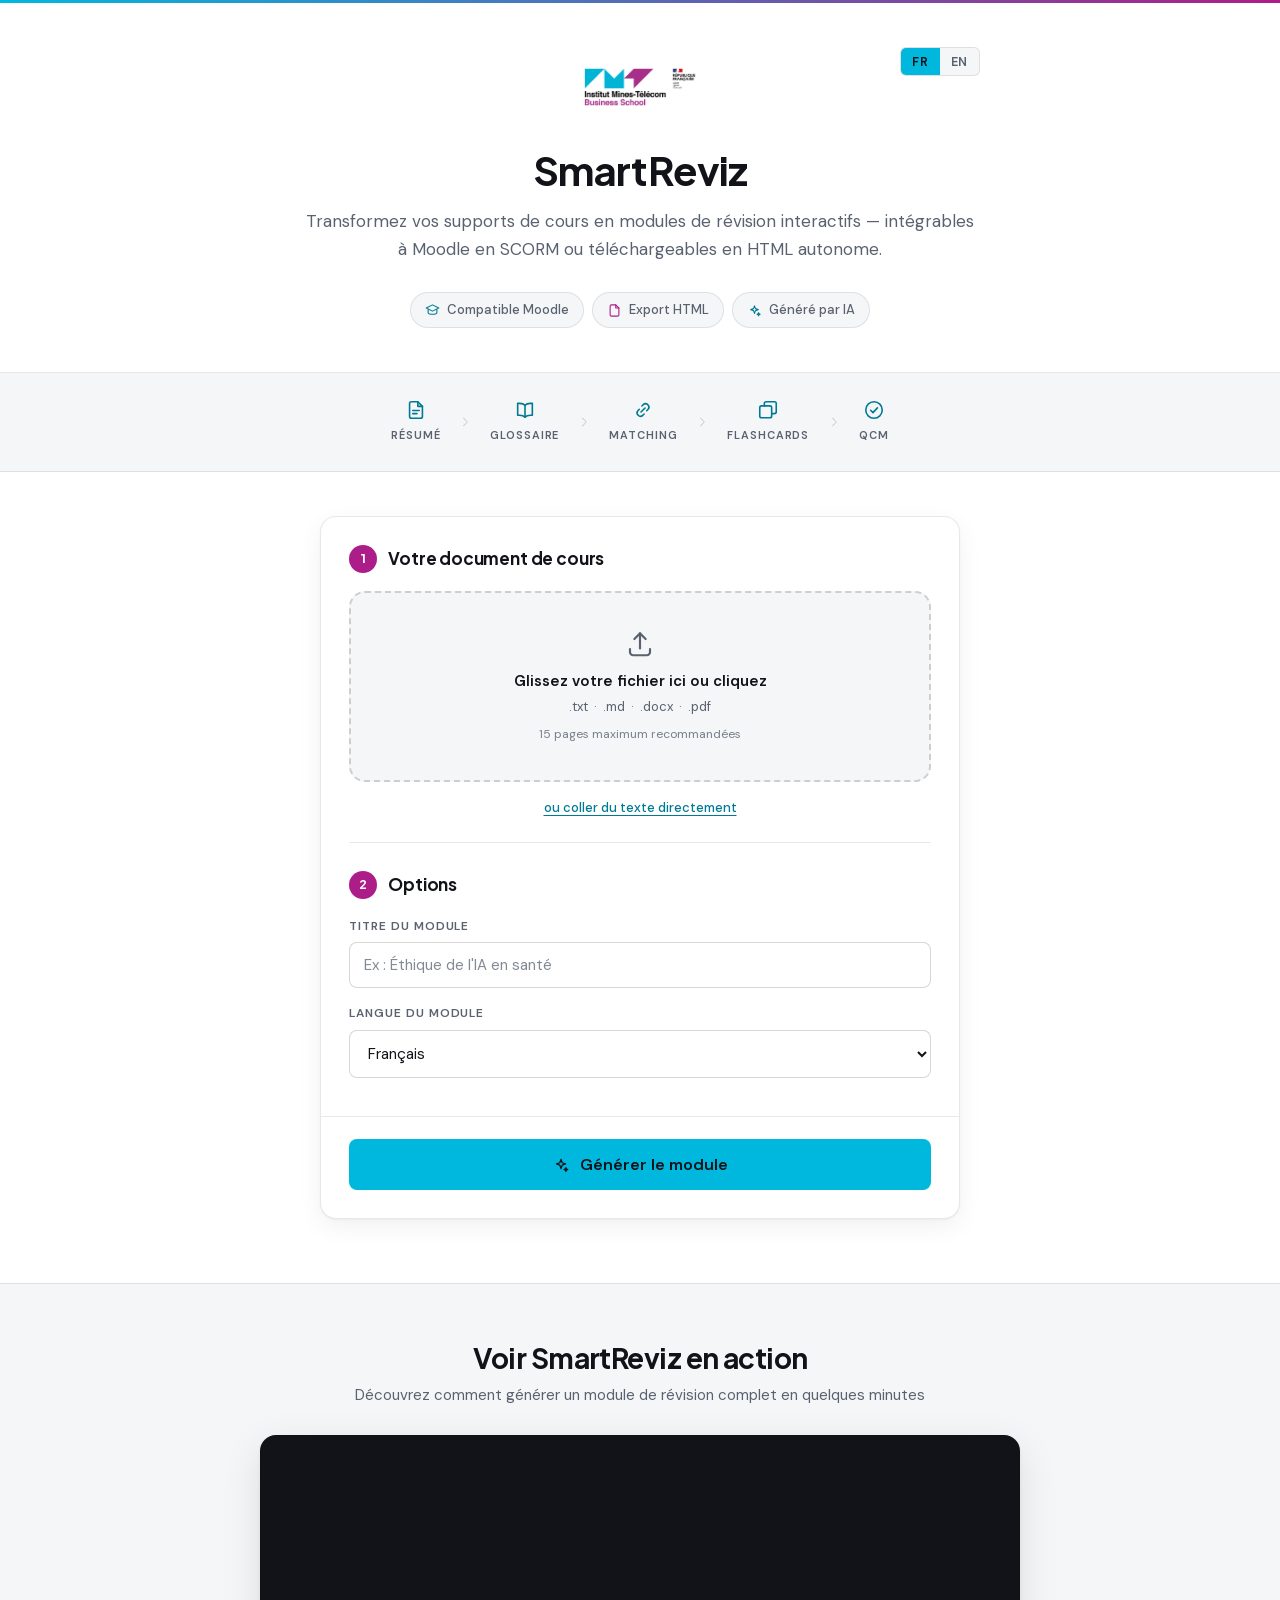
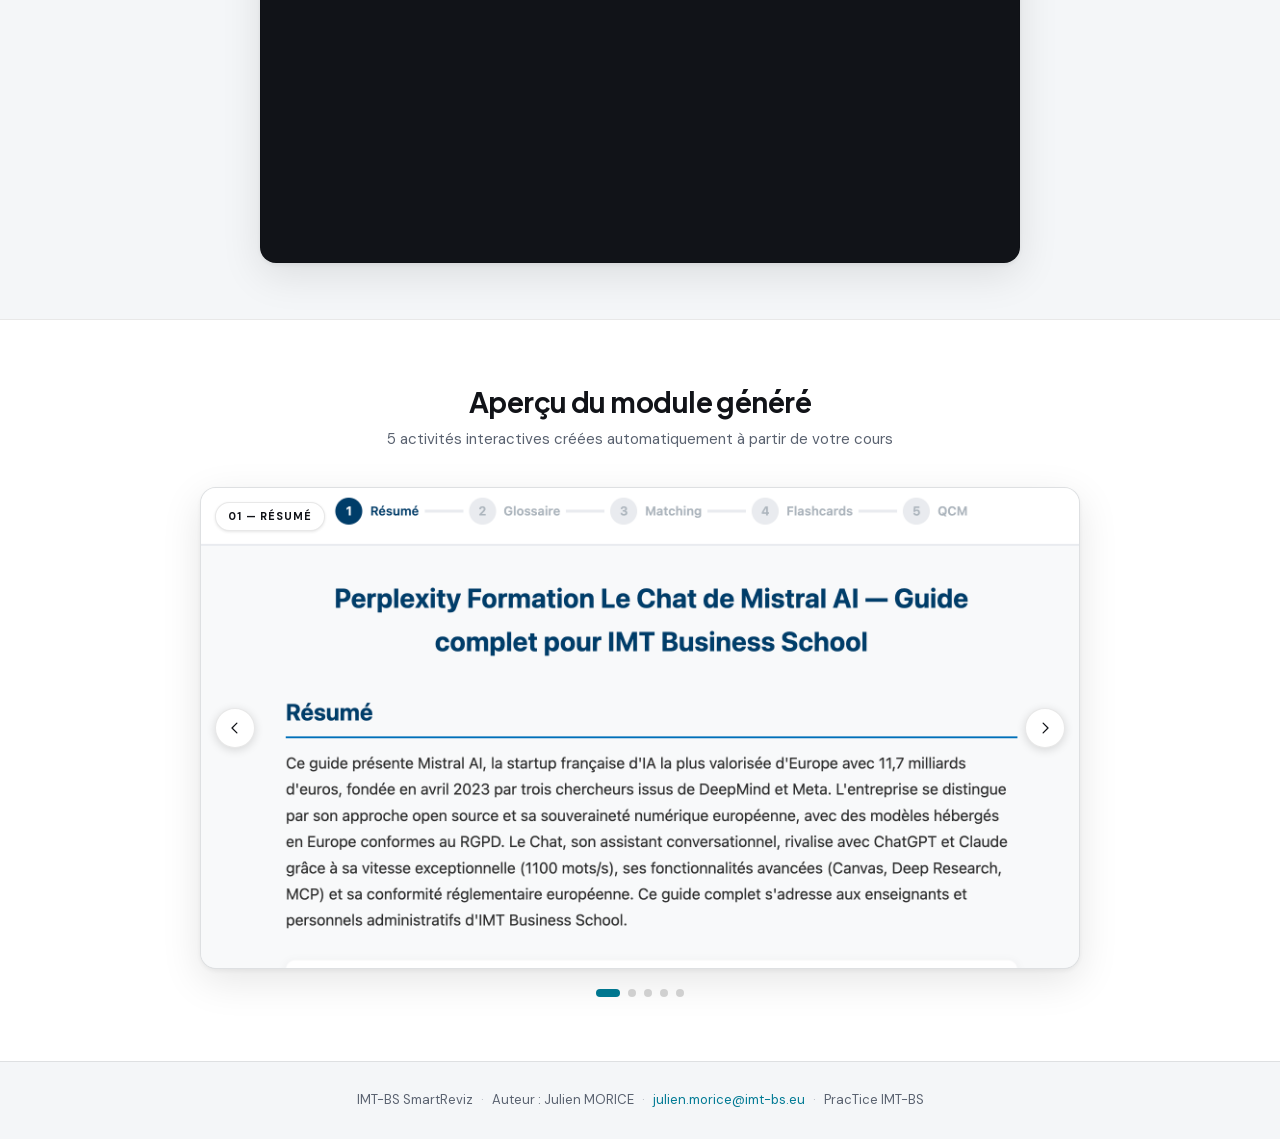
==== commit 3b1d8504: "Restyle both surfaces to the PracTice charter SmartReviz used navy #003D6A with an orange accent, wh" ====
--- a/index.html
+++ b/index.html
@@ -4,11 +4,76 @@
   <meta charset="UTF-8">
   <meta name="viewport" content="width=device-width, initial-scale=1.0">
   <title>IMT-BS SmartReviz — Générateur de modules SCORM</title>
+  <link rel="preload" href="fonts/jakarta-latin.woff2" as="font" type="font/woff2" crossorigin>
+  <link rel="preload" href="fonts/dmsans-latin.woff2" as="font" type="font/woff2" crossorigin>
   <link rel="stylesheet" href="style.css">
 </head>
 <body>
 
-  <!-- HERO HEADER -->
+  <!-- Jeu d'icônes — tracé unique, 1.75px, bouts arrondis, hérite de currentColor.
+       Les emoji d'origine ne formaient pas un ensemble cohérent et rendaient
+       différemment d'un système à l'autre. -->
+  <svg width="0" height="0" style="position:absolute" aria-hidden="true" focusable="false">
+    <defs>
+      <g id="ic" fill="none" stroke="currentColor" stroke-width="1.75" stroke-linecap="round" stroke-linejoin="round"></g>
+    </defs>
+    <symbol id="i-cap" viewBox="0 0 24 24" fill="none" stroke="currentColor" stroke-width="1.75" stroke-linecap="round" stroke-linejoin="round">
+      <path d="M12 3 2 8l10 5 10-5-10-5Z"/><path d="M5 10.5V15c0 1.7 3.1 3 7 3s7-1.3 7-3v-4.5"/>
+    </symbol>
+    <symbol id="i-file" viewBox="0 0 24 24" fill="none" stroke="currentColor" stroke-width="1.75" stroke-linecap="round" stroke-linejoin="round">
+      <path d="M14 3H7a2 2 0 0 0-2 2v14a2 2 0 0 0 2 2h10a2 2 0 0 0 2-2V8l-5-5Z"/><path d="M14 3v5h5"/>
+    </symbol>
+    <symbol id="i-spark" viewBox="0 0 24 24" fill="none" stroke="currentColor" stroke-width="1.75" stroke-linecap="round" stroke-linejoin="round">
+      <path d="M12 4.5 13.6 9 18 10.6 13.6 12.2 12 16.7 10.4 12.2 6 10.6 10.4 9 12 4.5Z"/><path d="M18.5 15.5l.7 1.8 1.8.7-1.8.7-.7 1.8-.7-1.8-1.8-.7 1.8-.7.7-1.8Z"/>
+    </symbol>
+    <symbol id="i-summary" viewBox="0 0 24 24" fill="none" stroke="currentColor" stroke-width="1.75" stroke-linecap="round" stroke-linejoin="round">
+      <path d="M14 3H7a2 2 0 0 0-2 2v14a2 2 0 0 0 2 2h10a2 2 0 0 0 2-2V8l-5-5Z"/><path d="M14 3v5h5"/><path d="M8.5 12.5h7M8.5 16h4.5"/>
+    </symbol>
+    <symbol id="i-book" viewBox="0 0 24 24" fill="none" stroke="currentColor" stroke-width="1.75" stroke-linecap="round" stroke-linejoin="round">
+      <path d="M12 6.8C10.6 5.3 8.6 4.8 6.2 4.8H4v13h2.2c2.4 0 4.4.5 5.8 2 1.4-1.5 3.4-2 5.8-2H20v-13h-2.2c-2.4 0-4.4.5-5.8 2Z"/><path d="M12 6.8v13"/>
+    </symbol>
+    <symbol id="i-link" viewBox="0 0 24 24" fill="none" stroke="currentColor" stroke-width="1.75" stroke-linecap="round" stroke-linejoin="round">
+      <path d="M9.8 14.2 14.2 9.8"/><path d="M10.8 7.6 12.4 6a3.7 3.7 0 0 1 5.2 5.2l-1.6 1.6"/><path d="M13.2 16.4 11.6 18a3.7 3.7 0 0 1-5.2-5.2l1.6-1.6"/>
+    </symbol>
+    <symbol id="i-cards" viewBox="0 0 24 24" fill="none" stroke="currentColor" stroke-width="1.75" stroke-linecap="round" stroke-linejoin="round">
+      <rect x="3" y="7.5" width="13" height="13" rx="2"/><path d="M8 7.5V5a2 2 0 0 1 2-2h9a2 2 0 0 1 2 2v9a2 2 0 0 1-2 2h-2.5"/>
+    </symbol>
+    <symbol id="i-check-circle" viewBox="0 0 24 24" fill="none" stroke="currentColor" stroke-width="1.75" stroke-linecap="round" stroke-linejoin="round">
+      <circle cx="12" cy="12" r="9"/><path d="m8.3 12.3 2.6 2.6 4.8-5.2"/>
+    </symbol>
+    <symbol id="i-check" viewBox="0 0 24 24" fill="none" stroke="currentColor" stroke-width="2" stroke-linecap="round" stroke-linejoin="round">
+      <path d="m5 12.5 4.5 4.5L19 7"/>
+    </symbol>
+    <symbol id="i-chevron-right" viewBox="0 0 24 24" fill="none" stroke="currentColor" stroke-width="1.75" stroke-linecap="round" stroke-linejoin="round">
+      <path d="m9.5 5.5 6.5 6.5-6.5 6.5"/>
+    </symbol>
+    <symbol id="i-chevron-left" viewBox="0 0 24 24" fill="none" stroke="currentColor" stroke-width="1.75" stroke-linecap="round" stroke-linejoin="round">
+      <path d="M14.5 5.5 8 12l6.5 6.5"/>
+    </symbol>
+    <symbol id="i-chevron-down" viewBox="0 0 24 24" fill="none" stroke="currentColor" stroke-width="1.75" stroke-linecap="round" stroke-linejoin="round">
+      <path d="m5.5 9.5 6.5 6.5 6.5-6.5"/>
+    </symbol>
+    <symbol id="i-upload" viewBox="0 0 24 24" fill="none" stroke="currentColor" stroke-width="1.75" stroke-linecap="round" stroke-linejoin="round">
+      <path d="M12 15.5V3.5"/><path d="M7.5 8 12 3.5 16.5 8"/><path d="M4 16v2.5A2.5 2.5 0 0 0 6.5 21h11a2.5 2.5 0 0 0 2.5-2.5V16"/>
+    </symbol>
+    <symbol id="i-package" viewBox="0 0 24 24" fill="none" stroke="currentColor" stroke-width="1.75" stroke-linecap="round" stroke-linejoin="round">
+      <path d="M20.5 7.9v8.2a1 1 0 0 1-.5.9l-7.5 4.1a1 1 0 0 1-1 0L4 17a1 1 0 0 1-.5-.9V7.9a1 1 0 0 1 .5-.9l7.5-4.1a1 1 0 0 1 1 0L20 7a1 1 0 0 1 .5.9Z"/><path d="m3.7 7.4 8.3 4.6 8.3-4.6"/><path d="M12 21.3V12"/>
+    </symbol>
+    <symbol id="i-globe" viewBox="0 0 24 24" fill="none" stroke="currentColor" stroke-width="1.75" stroke-linecap="round" stroke-linejoin="round">
+      <circle cx="12" cy="12" r="9"/><path d="M3.2 12h17.6"/><path d="M12 3a14 14 0 0 1 0 18 14 14 0 0 1 0-18Z"/>
+    </symbol>
+    <symbol id="i-eye" viewBox="0 0 24 24" fill="none" stroke="currentColor" stroke-width="1.75" stroke-linecap="round" stroke-linejoin="round">
+      <path d="M2.5 12S6.3 5.8 12 5.8 21.5 12 21.5 12 17.7 18.2 12 18.2 2.5 12 2.5 12Z"/><circle cx="12" cy="12" r="3"/>
+    </symbol>
+    <symbol id="i-alert" viewBox="0 0 24 24" fill="none" stroke="currentColor" stroke-width="1.75" stroke-linecap="round" stroke-linejoin="round">
+      <path d="M12 3.9 2.9 19.3a1 1 0 0 0 .9 1.5h16.4a1 1 0 0 0 .9-1.5L12 3.9Z"/><path d="M12 9.8v4.4"/><path d="M12 17.4h.01"/>
+    </symbol>
+    <symbol id="i-x" viewBox="0 0 24 24" fill="none" stroke="currentColor" stroke-width="1.75" stroke-linecap="round" stroke-linejoin="round">
+      <path d="M6.5 6.5 17.5 17.5M17.5 6.5 6.5 17.5"/>
+    </symbol>
+  </svg>
+
+  <!-- HERO -->
   <header class="hero">
     <div class="hero-inner">
       <div class="lang-switcher">
@@ -19,38 +84,38 @@
       <h1 class="hero-title">SmartReviz</h1>
       <p class="hero-subtitle" data-i18n="heroSubtitle">Transformez vos supports de cours en modules de révision interactifs — intégrables à Moodle en SCORM ou téléchargeables en HTML autonome.</p>
       <div class="hero-badges">
-        <span class="badge" data-i18n="badgeMoodle">&#127891; Compatible Moodle</span>
-        <span class="badge" data-i18n="badgeHTML">&#128196; Export HTML</span>
-        <span class="badge" data-i18n="badgeAI">&#129302; Généré par IA</span>
+        <span class="badge"><svg class="icon"><use href="#i-cap"/></svg><span data-i18n="badgeMoodle">Compatible Moodle</span></span>
+        <span class="badge"><svg class="icon"><use href="#i-file"/></svg><span data-i18n="badgeHTML">Export HTML</span></span>
+        <span class="badge"><svg class="icon"><use href="#i-spark"/></svg><span data-i18n="badgeAI">Généré par IA</span></span>
       </div>
     </div>
   </header>
 
-  <!-- WHAT IT GENERATES -->
+  <!-- LES 5 ACTIVITÉS PRODUITES -->
   <section class="features-strip">
     <div class="features-inner">
       <div class="feature-item">
-        <div class="feature-icon">&#128209;</div>
+        <div class="feature-icon"><svg class="icon"><use href="#i-summary"/></svg></div>
         <div class="feature-label" data-i18n="featResume">Résumé</div>
       </div>
-      <div class="feature-sep">&#8250;</div>
-      <div class="feature-item">
-        <div class="feature-icon">&#128218;</div>
+      <div class="feature-sep"><svg class="icon"><use href="#i-chevron-right"/></svg></div>
+      <div class="feature-item">
+        <div class="feature-icon"><svg class="icon"><use href="#i-book"/></svg></div>
         <div class="feature-label" data-i18n="featGlossaire">Glossaire</div>
       </div>
-      <div class="feature-sep">&#8250;</div>
-      <div class="feature-item">
-        <div class="feature-icon">&#127919;</div>
+      <div class="feature-sep"><svg class="icon"><use href="#i-chevron-right"/></svg></div>
+      <div class="feature-item">
+        <div class="feature-icon"><svg class="icon"><use href="#i-link"/></svg></div>
         <div class="feature-label" data-i18n="featMatching">Matching</div>
       </div>
-      <div class="feature-sep">&#8250;</div>
-      <div class="feature-item">
-        <div class="feature-icon">&#127183;</div>
+      <div class="feature-sep"><svg class="icon"><use href="#i-chevron-right"/></svg></div>
+      <div class="feature-item">
+        <div class="feature-icon"><svg class="icon"><use href="#i-cards"/></svg></div>
         <div class="feature-label" data-i18n="featFlashcards">Flashcards</div>
       </div>
-      <div class="feature-sep">&#8250;</div>
-      <div class="feature-item">
-        <div class="feature-icon">&#9989;</div>
+      <div class="feature-sep"><svg class="icon"><use href="#i-chevron-right"/></svg></div>
+      <div class="feature-item">
+        <div class="feature-icon"><svg class="icon"><use href="#i-check-circle"/></svg></div>
         <div class="feature-label" data-i18n="featQCM">QCM</div>
       </div>
     </div>
@@ -58,17 +123,16 @@
 
   <main class="container">
 
-    <!-- FORM CARD -->
+    <!-- FORMULAIRE -->
     <div class="card">
 
-      <!-- Step 1: Document Upload -->
       <div class="step">
         <div class="step-title">
           <span class="step-num">1</span>
           <span data-i18n="step1Title">Votre document de cours</span>
         </div>
         <div class="dropzone" id="dropzone">
-          <div class="dz-icon">&#128196;</div>
+          <div class="dz-icon"><svg class="icon"><use href="#i-upload"/></svg></div>
           <div class="dz-text" id="dzText" data-i18n="dzText">Glissez votre fichier ici ou cliquez</div>
           <div class="dz-formats" data-i18n="dzFormats">.txt &nbsp;·&nbsp; .md &nbsp;·&nbsp; .docx &nbsp;·&nbsp; .pdf</div>
           <div class="dz-limit" data-i18n="dzLimit">15 pages maximum recommandées</div>
@@ -84,7 +148,6 @@
 
       <div class="step-divider"></div>
 
-      <!-- Step 2: Options -->
       <div class="step">
         <div class="step-title">
           <span class="step-num">2</span>
@@ -97,23 +160,22 @@
         <div class="form-row">
           <label for="moduleLang" data-i18n="labelLang">Langue du module</label>
           <select id="moduleLang">
-            <option value="fr" data-i18n="langFR">&#127467;&#127479; Français</option>
-            <option value="en" data-i18n="langEN">&#127468;&#127463; Anglais</option>
+            <option value="fr" data-i18n="langFR">Français</option>
+            <option value="en" data-i18n="langEN">Anglais</option>
           </select>
         </div>
       </div>
 
-      <!-- Generate Button -->
       <div class="generate-container">
         <button class="btn-generate" id="btnGenerate">
-          <span class="btn-generate-icon">&#10024;</span>
+          <span class="btn-generate-icon"><svg class="icon"><use href="#i-spark"/></svg></span>
           <span data-i18n="btnGenerate">Générer le module</span>
         </button>
       </div>
 
-    </div><!-- end .card -->
-
-    <!-- Editor Panel -->
+    </div><!-- /.card -->
+
+    <!-- ÉDITEUR -->
     <div class="editor-panel" id="editorPanel">
       <div class="editor-header">
         <div class="step-title">
@@ -124,10 +186,18 @@
       </div>
 
       <div class="editor-tabs" id="editorTabs">
-        <button class="tab-btn active" data-tab="summary" data-i18n="tabSummary">&#128209; Résumé</button>
-        <button class="tab-btn" data-tab="glossary"><span data-i18n="tabGlossary">&#128218; Glossaire</span> <span class="tab-count" id="countGlossary"></span></button>
-        <button class="tab-btn" data-tab="flashcards"><span data-i18n="tabFlashcards">&#127183; Flashcards</span> <span class="tab-count" id="countFlashcards"></span></button>
-        <button class="tab-btn" data-tab="quiz"><span data-i18n="tabQuiz">&#9989; QCM</span> <span class="tab-count" id="countQuiz"></span></button>
+        <button class="tab-btn active" data-tab="summary">
+          <svg class="icon"><use href="#i-summary"/></svg><span data-i18n="tabSummary">Résumé</span>
+        </button>
+        <button class="tab-btn" data-tab="glossary">
+          <svg class="icon"><use href="#i-book"/></svg><span data-i18n="tabGlossary">Glossaire</span> <span class="tab-count" id="countGlossary"></span>
+        </button>
+        <button class="tab-btn" data-tab="flashcards">
+          <svg class="icon"><use href="#i-cards"/></svg><span data-i18n="tabFlashcards">Flashcards</span> <span class="tab-count" id="countFlashcards"></span>
+        </button>
+        <button class="tab-btn" data-tab="quiz">
+          <svg class="icon"><use href="#i-check-circle"/></svg><span data-i18n="tabQuiz">QCM</span> <span class="tab-count" id="countQuiz"></span>
+        </button>
       </div>
 
       <div class="tab-content active" id="tab-summary"></div>
@@ -136,13 +206,13 @@
       <div class="tab-content" id="tab-quiz"></div>
 
       <div class="editor-footer">
-        <button class="btn-validate-generate" id="btnValidateGenerate" data-i18n="btnValidate">
-          &#10024; Valider et générer le module
-        </button>
-      </div>
-    </div>
-
-    <!-- Progress -->
+        <button class="btn-validate-generate" id="btnValidateGenerate">
+          <svg class="icon"><use href="#i-spark"/></svg><span data-i18n="btnValidate">Valider et générer le module</span>
+        </button>
+      </div>
+    </div>
+
+    <!-- PROGRESSION -->
     <div class="progress-panel" id="progressPanel">
       <h3 id="progressTitle" data-i18n="progressTitle">Génération en cours…</h3>
       <div class="progress-bar-track">
@@ -154,33 +224,36 @@
       </div>
     </div>
 
-    <!-- Error -->
+    <!-- ERREUR -->
     <div class="error-panel" id="errorPanel">
-      <strong data-i18n="errorLabel">&#9888; Erreur</strong>
-      <span id="errorMessage"></span>
-    </div>
-
-    <!-- Result -->
+      <svg class="icon"><use href="#i-alert"/></svg>
+      <div>
+        <strong data-i18n="errorLabel">Erreur</strong>
+        <span id="errorMessage"></span>
+      </div>
+    </div>
+
+    <!-- RÉSULTAT -->
     <div class="result-panel" id="resultPanel">
-      <div class="result-check">&#10003;</div>
+      <div class="result-check"><svg class="icon"><use href="#i-check"/></svg></div>
       <h3 data-i18n="resultTitle">Module prêt !</h3>
       <p class="result-hint" data-i18n="resultHint">Choisissez votre format de téléchargement</p>
       <div class="result-buttons">
-        <button class="btn-download" id="btnDownload" data-i18n="btnSCORM">
-          <span>&#128230;</span> SCORM pour Moodle
-        </button>
-        <button class="btn-download-html" id="btnDownloadHTML" data-i18n="btnHTML">
-          <span>&#127758;</span> HTML autonome
-        </button>
-        <button class="btn-preview" id="btnPreview" data-i18n="btnPreview">
-          <span>&#128065;</span> Prévisualiser
+        <button class="btn-download" id="btnDownload">
+          <svg class="icon"><use href="#i-package"/></svg><span data-i18n="btnSCORM">SCORM pour Moodle</span>
+        </button>
+        <button class="btn-download-html" id="btnDownloadHTML">
+          <svg class="icon"><use href="#i-globe"/></svg><span data-i18n="btnHTML">HTML autonome</span>
+        </button>
+        <button class="btn-preview" id="btnPreview">
+          <svg class="icon"><use href="#i-eye"/></svg><span data-i18n="btnPreview">Prévisualiser</span>
         </button>
       </div>
     </div>
 
   </main>
 
-  <!-- VIDEO SECTION -->
+  <!-- VIDÉO -->
   <section class="video-section">
     <div class="video-inner">
       <h2 class="video-title" data-i18n="videoTitle">Voir SmartReviz en action</h2>
@@ -198,7 +271,7 @@
     </div>
   </section>
 
-  <!-- CAROUSEL SHOWCASE -->
+  <!-- CARROUSEL -->
   <section class="showcase">
     <div class="showcase-inner">
       <h2 class="showcase-title" data-i18n="carouselTitle">Aperçu du module généré</h2>
@@ -228,8 +301,8 @@
           </div>
         </div>
 
-        <button class="carousel-btn prev" id="carouselPrev" data-i18n-aria="carouselPrevLabel" aria-label="Précédent">&#8249;</button>
-        <button class="carousel-btn next" id="carouselNext" data-i18n-aria="carouselNextLabel" aria-label="Suivant">&#8250;</button>
+        <button class="carousel-btn prev" id="carouselPrev" data-i18n-aria="carouselPrevLabel" aria-label="Précédent"><svg class="icon"><use href="#i-chevron-left"/></svg></button>
+        <button class="carousel-btn next" id="carouselNext" data-i18n-aria="carouselNextLabel" aria-label="Suivant"><svg class="icon"><use href="#i-chevron-right"/></svg></button>
       </div>
 
       <div class="carousel-dots" id="carouselDots">
@@ -257,7 +330,7 @@
   <script src="lib/pdf.min.js"></script>
   <script src="lib/marked.min.js"></script>
   <script src="i18n.js"></script>
-  <script src="app.js?v=4"></script>
+  <script src="app.js?v=5"></script>
   <script>
     // Language switcher
     document.querySelectorAll('.lang-btn').forEach(function(btn) {
--- a/style.css
+++ b/style.css
@@ -1,434 +1,446 @@
-/* IMT-BS SmartReviz — Generator Styles (v2) */
+/* IMT-BS SmartReviz — Générateur
+   Charte PracTice (practice-imtbs.eu) : bleu IMT, violet IMT, Plus Jakarta Sans / DM Sans.
+
+   Note contraste : le bleu #00B8DE ne donne que 2,4:1 sur blanc — insuffisant pour
+   du texte ou du texte blanc posé dessus. Il est donc réservé aux aplats portant du
+   texte NOIR (8,9:1) et aux éléments non textuels ; --bleu-fonce prend le relais
+   partout où il faut du texte lisible. Le violet, lui, passe dans les deux sens. */
+
+/* ---- Polices embarquées (SIL Open Font License) ---- */
+@font-face {
+  font-family: 'Plus Jakarta Sans';
+  font-style: normal;
+  font-weight: 400 800;
+  font-display: swap;
+  src: url('fonts/jakarta-latin.woff2') format('woff2');
+  unicode-range: U+0000-00FF, U+0131, U+0152-0153, U+02BB-02BC, U+02C6, U+02DA, U+02DC, U+2000-206F, U+2074, U+20AC, U+2122, U+2191, U+2193, U+2212, U+2215, U+FEFF, U+FFFD;
+}
+@font-face {
+  font-family: 'Plus Jakarta Sans';
+  font-style: normal;
+  font-weight: 400 800;
+  font-display: swap;
+  src: url('fonts/jakarta-latin-ext.woff2') format('woff2');
+  unicode-range: U+0100-02AF, U+0304, U+0308, U+0329, U+1E00-1E9F, U+1EF2-1EFF, U+2020, U+20A0-20AB, U+20AD-20CF, U+2113, U+2C60-2C7F, U+A720-A7FF;
+}
+@font-face {
+  font-family: 'DM Sans';
+  font-style: normal;
+  font-weight: 100 1000;
+  font-display: swap;
+  src: url('fonts/dmsans-latin.woff2') format('woff2');
+  unicode-range: U+0000-00FF, U+0131, U+0152-0153, U+02BB-02BC, U+02C6, U+02DA, U+02DC, U+2000-206F, U+2074, U+20AC, U+2122, U+2191, U+2193, U+2212, U+2215, U+FEFF, U+FFFD;
+}
+@font-face {
+  font-family: 'DM Sans';
+  font-style: normal;
+  font-weight: 100 1000;
+  font-display: swap;
+  src: url('fonts/dmsans-latin-ext.woff2') format('woff2');
+  unicode-range: U+0100-02AF, U+0304, U+0308, U+0329, U+1E00-1E9F, U+1EF2-1EFF, U+2020, U+20A0-20AB, U+20AD-20CF, U+2113, U+2C60-2C7F, U+A720-A7FF;
+}
+
 :root {
-  --primary: #003D6A;
-  --secondary: #0070B8;
-  --accent: #E57C23;
-  --bg: #F4F6F9;
-  --text: #1A1A2E;
-  --muted: #6B7280;
-  --success: #16A34A;
-  --error: #DC2626;
-  --radius: 12px;
-  --shadow: 0 4px 24px rgba(0,61,106,0.10);
+  --bleu:         #00B8DE;
+  --bleu-fonce:   #007A94;
+  --bleu-sombre:  #005E72;
+  --violet:       #AD1D89;
+  --violet-sombre:#8A156D;
+  --noir:         #111318;
+  --blanc:        #FFFFFF;
+  --gris-clair:   #F4F6F8;
+  --gris-texte:   #5A6270;
+  --border:       rgba(0,0,0,0.09);
+  --border-fort:  rgba(0,0,0,0.16);
+  --bleu-light:   rgba(0,184,222,0.08);
+  --violet-light: rgba(173,29,137,0.08);
+  --succes:       #1B7A3D;
+  --succes-light: #EAF6EE;
+  --erreur:       #C62828;
+  --erreur-light: #FDECEC;
+
+  --titre: 'Plus Jakarta Sans', 'Segoe UI', system-ui, sans-serif;
+  --corps: 'DM Sans', 'Segoe UI', system-ui, sans-serif;
+
+  --radius:    16px;
+  --radius-sm: 8px;
+  --radius-xs: 6px;
+
+  --ombre:      0 1px 2px rgba(0,0,0,0.04), 0 8px 24px rgba(0,0,0,0.06);
+  --ombre-haute:0 2px 4px rgba(0,0,0,0.05), 0 12px 40px rgba(0,0,0,0.10);
 }
 
 *, *::before, *::after { box-sizing: border-box; margin: 0; padding: 0; }
 
 body {
-  font-family: -apple-system, BlinkMacSystemFont, "Segoe UI", Roboto, sans-serif;
+  font-family: var(--corps);
   font-size: 16px;
   line-height: 1.6;
-  color: var(--text);
-  background: var(--bg);
+  color: var(--noir);
+  background: var(--blanc);
   min-height: 100vh;
-}
+  -webkit-font-smoothing: antialiased;
+}
+
+/* Le filet bleu→violet est la signature PracTice, reprise en tête de page. */
+body::before {
+  content: '';
+  display: block;
+  height: 3px;
+  background: linear-gradient(90deg, var(--bleu), var(--violet));
+}
+
+h1, h2, h3 { font-family: var(--titre); font-weight: 700; letter-spacing: -0.02em; line-height: 1.25; }
+
+:focus-visible {
+  outline: 2px solid var(--bleu-fonce);
+  outline-offset: 2px;
+  border-radius: 3px;
+}
+
+.icon { width: 1em; height: 1em; flex-shrink: 0; display: block; }
 
 /* ============================================================
    HERO
    ============================================================ */
 .hero {
-  background: linear-gradient(135deg, #002B4E 0%, #003D6A 50%, #005A9A 100%);
-  color: #fff;
+  background: var(--blanc);
+  border-bottom: 1px solid var(--border);
+  padding: 56px 24px 44px;
   text-align: center;
-  padding: 56px 24px 48px;
-  position: relative;
-  overflow: hidden;
-}
-
-.hero::before {
-  content: '';
-  position: absolute;
-  inset: 0;
-  background: radial-gradient(ellipse at 70% 50%, rgba(0,112,184,0.35) 0%, transparent 60%);
-  pointer-events: none;
-}
-
-.hero-inner {
-  position: relative;
-  max-width: 680px;
-  margin: 0 auto;
-}
-
-/* Language Switcher */
+}
+
+.hero-inner { position: relative; max-width: 680px; margin: 0 auto; }
+
 .lang-switcher {
   position: absolute;
-  top: 0;
+  top: -12px;
   right: 0;
   display: flex;
+  background: var(--gris-clair);
+  border: 1px solid var(--border);
+  border-radius: var(--radius-xs);
+  overflow: hidden;
+  z-index: 10;
+}
+
+.lang-btn {
+  background: none;
+  border: none;
+  cursor: pointer;
+  font-family: var(--corps);
+  font-size: 0.78rem;
+  font-weight: 600;
+  letter-spacing: 0.04em;
+  padding: 0.35rem 0.7rem;
+  color: var(--gris-texte);
+  transition: background 0.15s, color 0.15s;
+}
+
+.lang-btn:hover:not(.active) { background: var(--border); }
+.lang-btn.active { background: var(--bleu); color: var(--noir); }
+
+.hero-logo { height: 56px; width: auto; margin-bottom: 22px; }
+
+.hero-title { font-size: 2.5rem; margin-bottom: 0.75rem; }
+
+.hero-subtitle {
+  font-size: 1.0625rem;
+  line-height: 1.7;
+  color: var(--gris-texte);
+  max-width: 56ch;
+  margin: 0 auto 1.75rem;
+}
+
+.hero-badges { display: flex; gap: 0.5rem; justify-content: center; flex-wrap: wrap; }
+
+.badge {
+  display: inline-flex;
+  align-items: center;
+  gap: 0.4rem;
+  background: var(--gris-clair);
+  border: 1px solid var(--border);
+  border-radius: 100px;
+  padding: 0.4rem 0.9rem;
+  font-size: 0.8125rem;
+  font-weight: 500;
+  color: var(--gris-texte);
+}
+
+.badge .icon { width: 15px; height: 15px; color: var(--bleu-fonce); }
+.badge:nth-child(2) .icon { color: var(--violet); }
+
+/* ============================================================
+   BANDEAU DES 5 ACTIVITÉS
+   ============================================================ */
+.features-strip { background: var(--gris-clair); border-bottom: 1px solid var(--border); }
+
+.features-inner {
+  max-width: 760px;
+  margin: 0 auto;
+  padding: 20px 24px;
+  display: flex;
+  align-items: center;
+  justify-content: center;
   gap: 4px;
-  z-index: 10;
-}
-
-.lang-btn {
-  background: rgba(255,255,255,0.12);
-  color: rgba(255,255,255,0.7);
-  border: 1px solid rgba(255,255,255,0.2);
-  border-radius: 6px;
-  padding: 4px 10px;
-  font-size: 13px;
+  flex-wrap: wrap;
+}
+
+.feature-item {
+  display: flex;
+  flex-direction: column;
+  align-items: center;
+  gap: 6px;
+  padding: 6px 14px;
+}
+
+.feature-icon { color: var(--bleu-fonce); display: flex; }
+.feature-icon .icon { width: 22px; height: 22px; }
+
+.feature-label {
+  font-size: 0.6875rem;
   font-weight: 600;
-  cursor: pointer;
-  transition: all 0.2s;
-}
-
-.lang-btn:hover {
-  background: rgba(255,255,255,0.2);
-  color: #fff;
-}
-
-.lang-btn.active {
-  background: rgba(255,255,255,0.95);
-  color: var(--primary);
-  border-color: transparent;
-}
-
-.hero-logo {
-  height: 64px;
-  width: auto;
-  margin-bottom: 20px;
-  mix-blend-mode: screen;
-}
-
-.hero-title {
-  font-size: 42px;
-  font-weight: 800;
-  letter-spacing: -0.5px;
-  margin-bottom: 14px;
-}
-
-.hero-subtitle {
-  font-size: 16px;
-  line-height: 1.7;
-  opacity: 0.80;
-  max-width: 560px;
-  margin: 0 auto 24px;
-}
-
-.hero-badges {
-  display: flex;
-  gap: 10px;
-  justify-content: center;
-  flex-wrap: wrap;
-}
-
-.badge {
-  background: rgba(255,255,255,0.12);
-  border: 1px solid rgba(255,255,255,0.25);
-  border-radius: 999px;
-  padding: 6px 14px;
-  font-size: 13px;
-  font-weight: 500;
-  backdrop-filter: blur(4px);
-}
-
-/* ============================================================
-   FEATURES STRIP
-   ============================================================ */
-.features-strip {
-  background: #fff;
-  border-bottom: 1px solid #E5E7EB;
-}
-
-.features-inner {
-  max-width: 680px;
-  margin: 0 auto;
-  padding: 18px 24px;
-  display: flex;
-  align-items: center;
-  justify-content: center;
-  gap: 8px;
-  flex-wrap: wrap;
-}
-
-.feature-item {
-  display: flex;
-  flex-direction: column;
-  align-items: center;
-  gap: 2px;
-  padding: 8px 12px;
-}
-
-.feature-icon {
-  font-size: 20px;
-}
-
-.feature-label {
-  font-size: 11px;
-  font-weight: 600;
-  color: var(--muted);
+  color: var(--gris-texte);
   text-transform: uppercase;
-  letter-spacing: 0.5px;
-}
-
-.feature-sep {
-  color: #D1D5DB;
-  font-size: 20px;
-  line-height: 1;
-}
-
-/* ============================================================
-   MAIN CONTAINER
-   ============================================================ */
-.container {
-  max-width: 640px;
-  margin: 0 auto;
-  padding: 40px 20px 60px;
-}
-
-/* ============================================================
-   FORM CARD
+  letter-spacing: 0.08em;
+}
+
+.feature-sep { color: var(--border-fort); display: flex; }
+.feature-sep .icon { width: 14px; height: 14px; }
+
+/* ============================================================
+   CONTENEUR
+   ============================================================ */
+.container { max-width: 680px; margin: 0 auto; padding: 44px 20px 64px; }
+
+/* ============================================================
+   CARTE FORMULAIRE
    ============================================================ */
 .card {
-  background: #fff;
-  border-radius: 16px;
-  box-shadow: var(--shadow);
+  background: var(--blanc);
+  border: 1px solid var(--border);
+  border-radius: var(--radius);
+  box-shadow: var(--ombre);
   overflow: hidden;
 }
 
-/* ============================================================
-   STEPS
-   ============================================================ */
-.step {
-  padding: 28px 28px 20px;
-}
-
-.step-divider {
-  height: 1px;
-  background: #F3F4F6;
-  margin: 0 28px;
-}
+.step { padding: 28px 28px 22px; }
+.step-divider { height: 1px; background: var(--border); margin: 0 28px; }
 
 .step-title {
-  font-size: 15px;
+  font-family: var(--titre);
+  font-size: 1.0625rem;
   font-weight: 700;
-  color: var(--primary);
-  margin-bottom: 16px;
-  display: flex;
-  align-items: center;
-  gap: 10px;
+  letter-spacing: -0.01em;
+  color: var(--noir);
+  margin-bottom: 1.125rem;
+  display: flex;
+  align-items: center;
+  gap: 0.7rem;
 }
 
 .step-num {
   width: 28px;
   height: 28px;
   border-radius: 50%;
-  background: var(--primary);
-  color: #fff;
+  background: var(--violet);
+  color: var(--blanc);
   display: flex;
   align-items: center;
   justify-content: center;
-  font-size: 13px;
+  font-size: 0.8125rem;
   font-weight: 700;
   flex-shrink: 0;
 }
 
 /* ============================================================
-   INPUTS
-   ============================================================ */
-input[type="text"],
-select {
+   CHAMPS
+   ============================================================ */
+input[type="text"], select, textarea {
   width: 100%;
-  padding: 12px 14px;
-  border: 1.5px solid #E5E7EB;
-  border-radius: 8px;
-  font-size: 15px;
-  font-family: inherit;
-  color: var(--text);
-  background: #FAFAFA;
+  padding: 0.75rem 0.875rem;
+  border: 1px solid var(--border-fort);
+  border-radius: var(--radius-sm);
+  font-size: 0.9375rem;
+  font-family: var(--corps);
+  color: var(--noir);
+  background: var(--blanc);
   transition: border-color 0.15s, box-shadow 0.15s;
 }
 
-input:focus, select:focus {
+input[type="text"]::placeholder, textarea::placeholder { color: var(--gris-texte); opacity: 0.75; }
+
+input[type="text"]:focus, select:focus, textarea:focus {
   outline: none;
-  border-color: var(--secondary);
-  box-shadow: 0 0 0 3px rgba(0,112,184,0.12);
-  background: #fff;
-}
-
-.form-row {
-  margin-bottom: 14px;
-}
+  border-color: var(--bleu-fonce);
+  box-shadow: 0 0 0 3px rgba(0,122,148,0.15);
+}
+
+.form-row { margin-bottom: 1rem; }
 
 .form-row label {
   display: block;
-  font-size: 13px;
+  font-size: 0.75rem;
   font-weight: 600;
-  margin-bottom: 6px;
-  color: var(--muted);
+  margin-bottom: 0.4rem;
+  color: var(--gris-texte);
   text-transform: uppercase;
-  letter-spacing: 0.4px;
-}
-
-/* ============================================================
-   DROP ZONE
+  letter-spacing: 0.08em;
+}
+
+/* ============================================================
+   ZONE DE DÉPÔT
    ============================================================ */
 .dropzone {
-  border: 2px dashed #D1D5DB;
+  border: 2px dashed var(--border-fort);
   border-radius: var(--radius);
   padding: 36px 20px;
   text-align: center;
   cursor: pointer;
-  transition: all 0.2s;
-  color: var(--muted);
-  background: #FAFAFA;
+  transition: border-color 0.15s, background 0.15s, color 0.15s;
+  color: var(--gris-texte);
+  background: var(--gris-clair);
 }
 
 .dropzone:hover, .dropzone.dragover {
-  border-color: var(--secondary);
-  background: #EFF6FF;
-  color: var(--secondary);
+  border-color: var(--bleu);
+  background: var(--bleu-light);
+  color: var(--bleu-fonce);
 }
 
 .dropzone.has-file {
-  border-color: var(--success);
-  background: #F0FDF4;
-  color: var(--success);
-}
-
-.dropzone .dz-icon { font-size: 32px; margin-bottom: 8px; }
-.dropzone .dz-text { font-size: 15px; font-weight: 600; }
-.dropzone .dz-formats { font-size: 13px; margin-top: 4px; opacity: 0.65; }
-.dropzone .dz-limit { font-size: 12px; margin-top: 6px; opacity: 0.5; font-style: italic; }
+  border-color: var(--succes);
+  background: var(--succes-light);
+  color: var(--succes);
+}
+
+.dz-icon { display: flex; justify-content: center; margin-bottom: 0.625rem; }
+.dz-icon .icon { width: 30px; height: 30px; }
+.dz-text { font-size: 0.9375rem; font-weight: 600; color: var(--noir); }
+.dropzone:hover .dz-text, .dropzone.dragover .dz-text { color: var(--bleu-fonce); }
+.dropzone.has-file .dz-text { color: var(--succes); }
+.dz-formats { font-size: 0.8125rem; margin-top: 0.3rem; }
+.dz-limit { font-size: 0.75rem; margin-top: 0.4rem; opacity: 0.8; }
 .dropzone input[type="file"] { display: none; }
 
-.text-toggle {
-  text-align: center;
-  margin-top: 10px;
-}
+.text-toggle { text-align: center; margin-top: 0.75rem; }
 
 .text-toggle button {
   background: none;
   border: none;
-  color: var(--secondary);
-  font-size: 13px;
+  color: var(--bleu-fonce);
+  font-family: var(--corps);
+  font-size: 0.8125rem;
+  font-weight: 500;
   cursor: pointer;
   text-decoration: underline;
   text-underline-offset: 3px;
-}
-
-.text-input-area {
-  display: none;
-  margin-top: 12px;
-}
-
-.text-input-area textarea {
+  padding: 0.25rem;
+}
+
+.text-toggle button:hover { color: var(--bleu-sombre); }
+
+.text-input-area { display: none; margin-top: 0.875rem; }
+.text-input-area.active { display: block; }
+.text-input-area textarea { min-height: 170px; font-size: 0.875rem; resize: vertical; }
+
+/* ============================================================
+   BOUTONS
+   ============================================================ */
+.generate-container { padding: 22px 28px 28px; border-top: 1px solid var(--border); }
+
+.btn-generate, .btn-validate-generate {
   width: 100%;
-  min-height: 160px;
-  padding: 12px;
-  border: 1.5px solid #E5E7EB;
-  border-radius: 8px;
-  font-family: inherit;
-  font-size: 14px;
-  resize: vertical;
-  background: #FAFAFA;
-}
-
-.text-input-area textarea:focus {
-  outline: none;
-  border-color: var(--secondary);
-  box-shadow: 0 0 0 3px rgba(0,112,184,0.12);
-}
-
-.text-input-area.active { display: block; }
-
-/* ============================================================
-   GENERATE BUTTON
-   ============================================================ */
-.generate-container {
-  padding: 20px 28px 28px;
-  border-top: 1px solid #F3F4F6;
-}
-
-.btn-generate {
-  width: 100%;
   display: flex;
   align-items: center;
   justify-content: center;
-  gap: 10px;
-  padding: 16px 28px;
-  background: linear-gradient(135deg, var(--accent) 0%, #D4600A 100%);
-  color: #fff;
+  gap: 0.6rem;
+  padding: 0.95rem 1.75rem;
   border: none;
-  border-radius: var(--radius);
-  font-size: 17px;
-  font-weight: 700;
-  cursor: pointer;
-  transition: all 0.2s;
-  box-shadow: 0 4px 14px rgba(229,124,35,0.35);
-}
-
-.btn-generate:hover {
-  transform: translateY(-2px);
-  box-shadow: 0 6px 20px rgba(229,124,35,0.45);
-}
-
-.btn-generate:active { transform: translateY(0); }
-
-.btn-generate:disabled {
-  opacity: 0.5;
+  border-radius: var(--radius-sm);
+  font-family: var(--corps);
+  font-size: 1rem;
+  font-weight: 600;
+  cursor: pointer;
+  transition: background 0.15s, transform 0.15s, box-shadow 0.15s;
+}
+
+/* Le bleu de marque en aplat, avec du texte noir : 8,9:1 de contraste. */
+.btn-generate { background: var(--bleu); color: var(--noir); }
+.btn-generate:hover:not(:disabled) {
+  background: #00A5C7;
+  transform: translateY(-1px);
+  box-shadow: 0 4px 14px rgba(0,184,222,0.35);
+}
+
+.btn-validate-generate { background: var(--violet); color: var(--blanc); }
+.btn-validate-generate:hover:not(:disabled) {
+  background: var(--violet-sombre);
+  transform: translateY(-1px);
+  box-shadow: 0 4px 14px rgba(173,29,137,0.30);
+}
+
+.btn-generate:active, .btn-validate-generate:active { transform: translateY(0); }
+
+.btn-generate:disabled, .btn-validate-generate:disabled {
+  background: var(--gris-clair);
+  color: var(--gris-texte);
   cursor: not-allowed;
   transform: none;
   box-shadow: none;
 }
 
-.btn-generate-icon { font-size: 18px; }
-
-/* ============================================================
-   PROGRESS
+.btn-generate .icon, .btn-validate-generate .icon { width: 18px; height: 18px; }
+
+/* ============================================================
+   PROGRESSION
    ============================================================ */
 .progress-panel {
   display: none;
-  background: #fff;
+  background: var(--blanc);
+  border: 1px solid var(--border);
   border-radius: var(--radius);
   padding: 24px;
-  box-shadow: var(--shadow);
+  box-shadow: var(--ombre);
   margin-top: 20px;
 }
 
 .progress-panel.active { display: block; }
 
-.progress-panel h3 {
-  font-size: 15px;
-  color: var(--primary);
-  margin-bottom: 14px;
-  font-weight: 600;
-}
+.progress-panel h3 { font-size: 1rem; color: var(--noir); margin-bottom: 1rem; }
 
 .progress-bar-track {
   width: 100%;
   height: 8px;
-  background: #E5E7EB;
+  background: var(--gris-clair);
+  border: 1px solid var(--border);
   border-radius: 999px;
   overflow: hidden;
-  margin-bottom: 10px;
+  margin-bottom: 0.7rem;
 }
 
 .progress-bar-fill {
   height: 100%;
-  background: linear-gradient(90deg, var(--secondary), #38BDF8);
+  background: var(--bleu);
   border-radius: 999px;
-  transition: width 0.4s ease;
+  transition: width 0.4s ease-out;
   width: 0%;
 }
 
-.progress-details {
-  display: flex;
-  justify-content: space-between;
-  align-items: center;
-}
-
-.progress-status { font-size: 13px; color: var(--muted); }
-.progress-percent { font-size: 13px; font-weight: 700; color: var(--secondary); }
-
-/* ============================================================
-   RESULT PANEL
+.progress-details { display: flex; justify-content: space-between; align-items: center; gap: 1rem; }
+.progress-status { font-size: 0.8125rem; color: var(--gris-texte); }
+.progress-percent { font-size: 0.8125rem; font-weight: 700; color: var(--bleu-fonce); font-variant-numeric: tabular-nums; }
+
+/* ============================================================
+   RÉSULTAT
    ============================================================ */
 .result-panel {
   display: none;
-  background: #fff;
+  background: var(--blanc);
+  border: 1px solid var(--border);
   border-radius: var(--radius);
   padding: 32px 28px;
-  box-shadow: var(--shadow);
+  box-shadow: var(--ombre);
   text-align: center;
   margin-top: 20px;
 }
@@ -436,119 +448,88 @@
 .result-panel.active { display: block; }
 
 .result-check {
-  width: 56px;
-  height: 56px;
+  width: 52px;
+  height: 52px;
   border-radius: 50%;
-  background: linear-gradient(135deg, #16A34A, #22C55E);
-  color: #fff;
-  font-size: 26px;
+  background: var(--succes-light);
+  color: var(--succes);
   display: flex;
   align-items: center;
   justify-content: center;
-  margin: 0 auto 16px;
-  box-shadow: 0 4px 16px rgba(22,163,74,0.30);
-}
-
-.result-panel h3 {
-  font-size: 20px;
-  color: var(--primary);
-  margin-bottom: 6px;
-}
-
-.result-hint {
-  font-size: 14px;
-  color: var(--muted);
-  margin-bottom: 24px;
-}
-
-.result-buttons {
-  display: flex;
-  gap: 10px;
-  justify-content: center;
-  flex-wrap: wrap;
-}
+  margin: 0 auto 1rem;
+}
+
+.result-check .icon { width: 26px; height: 26px; }
+
+.result-panel h3 { font-size: 1.375rem; color: var(--noir); margin-bottom: 0.35rem; }
+.result-hint { font-size: 0.875rem; color: var(--gris-texte); margin-bottom: 1.5rem; }
+.result-buttons { display: flex; gap: 0.6rem; justify-content: center; flex-wrap: wrap; }
 
 .btn-download, .btn-download-html, .btn-preview {
   display: inline-flex;
   align-items: center;
-  gap: 8px;
-  padding: 12px 20px;
-  border: none;
-  border-radius: var(--radius);
-  font-size: 14px;
+  gap: 0.5rem;
+  padding: 0.7rem 1.2rem;
+  border-radius: var(--radius-sm);
+  font-family: var(--corps);
+  font-size: 0.875rem;
   font-weight: 600;
   cursor: pointer;
-  transition: all 0.15s;
-}
-
-.btn-download {
-  background: var(--primary);
-  color: #fff;
-  box-shadow: 0 2px 8px rgba(0,61,106,0.25);
-}
-.btn-download:hover { background: #002850; transform: translateY(-1px); }
-
-.btn-download-html {
-  background: var(--secondary);
-  color: #fff;
-  box-shadow: 0 2px 8px rgba(0,112,184,0.25);
-}
-.btn-download-html:hover { background: #005A96; transform: translateY(-1px); }
-
-.btn-preview {
-  background: #fff;
-  color: var(--primary);
-  border: 1.5px solid var(--primary);
-}
-.btn-preview:hover { background: var(--primary); color: #fff; }
-
-/* ============================================================
-   ERROR
+  transition: background 0.15s, color 0.15s, border-color 0.15s, transform 0.15s;
+  border: 1px solid transparent;
+}
+
+.btn-download, .btn-download-html, .btn-preview { }
+.btn-download .icon, .btn-download-html .icon, .btn-preview .icon { width: 16px; height: 16px; }
+
+.btn-download { background: var(--bleu); color: var(--noir); }
+.btn-download:hover { background: #00A5C7; transform: translateY(-1px); }
+
+.btn-download-html { background: var(--blanc); color: var(--bleu-fonce); border-color: var(--border-fort); }
+.btn-download-html:hover { border-color: var(--bleu-fonce); background: var(--bleu-light); }
+
+.btn-preview { background: var(--blanc); color: var(--violet); border-color: var(--border-fort); }
+.btn-preview:hover { border-color: var(--violet); background: var(--violet-light); }
+
+/* ============================================================
+   ERREUR
    ============================================================ */
 .error-panel {
   display: none;
-  background: #FEF2F2;
-  border: 1.5px solid #FECACA;
-  border-radius: var(--radius);
-  padding: 16px 20px;
-  color: #991B1B;
+  background: var(--erreur-light);
+  border: 1px solid rgba(198,40,40,0.25);
+  border-radius: var(--radius-sm);
+  padding: 1rem 1.25rem;
+  color: var(--erreur);
   margin-top: 20px;
-  font-size: 14px;
-}
-
-.error-panel.active { display: block; }
-.error-panel strong { display: block; margin-bottom: 4px; }
-
-/* ============================================================
-   EDITOR PANEL
+  font-size: 0.875rem;
+}
+
+.error-panel.active { display: flex; align-items: flex-start; gap: 0.6rem; }
+.error-panel .icon { width: 18px; height: 18px; margin-top: 2px; }
+.error-panel strong { display: block; margin-bottom: 0.15rem; font-weight: 600; }
+
+/* ============================================================
+   ÉDITEUR
    ============================================================ */
 .editor-panel {
   display: none;
-  background: #fff;
-  border-radius: 16px;
-  box-shadow: var(--shadow);
+  background: var(--blanc);
+  border: 1px solid var(--border);
+  border-radius: var(--radius);
+  box-shadow: var(--ombre);
   overflow: hidden;
   margin-top: 20px;
 }
 
 .editor-panel.active { display: block; }
-
-.editor-header {
-  padding: 24px 28px 0;
-}
-
-.editor-subtitle {
-  font-size: 13px;
-  color: var(--muted);
-  margin: 4px 0 0 38px;
-}
-
-/* Tabs */
+.editor-header { padding: 26px 28px 0; }
+.editor-subtitle { font-size: 0.8125rem; color: var(--gris-texte); margin: 0.3rem 0 0 2.4rem; }
+
 .editor-tabs {
   display: flex;
-  gap: 0;
-  border-bottom: 2px solid #F3F4F6;
-  margin-top: 20px;
+  border-bottom: 1px solid var(--border);
+  margin-top: 1.25rem;
   padding: 0 28px;
   overflow-x: auto;
 }
@@ -556,172 +537,127 @@
 .tab-btn {
   background: none;
   border: none;
-  border-bottom: 3px solid transparent;
-  margin-bottom: -2px;
-  padding: 10px 16px;
-  font-size: 14px;
-  font-weight: 600;
-  color: var(--muted);
+  border-bottom: 2px solid transparent;
+  margin-bottom: -1px;
+  padding: 0.65rem 1rem;
+  font-family: var(--corps);
+  font-size: 0.875rem;
+  font-weight: 500;
+  color: var(--gris-texte);
   cursor: pointer;
   white-space: nowrap;
-  transition: all 0.15s;
-  display: flex;
-  align-items: center;
-  gap: 6px;
-}
-
-.tab-btn:hover { color: var(--primary); }
-
-.tab-btn.active {
-  color: var(--primary);
-  border-bottom-color: var(--primary);
-}
+  transition: color 0.15s, border-color 0.15s;
+  display: flex;
+  align-items: center;
+  gap: 0.4rem;
+}
+
+.tab-btn:hover { color: var(--noir); }
+.tab-btn.active { color: var(--noir); font-weight: 600; border-bottom-color: var(--bleu); }
+.tab-btn .icon { width: 15px; height: 15px; color: var(--gris-texte); }
+.tab-btn.active .icon { color: var(--bleu-fonce); }
 
 .tab-count {
-  background: #E5E7EB;
-  color: #374151;
-  font-size: 11px;
+  background: var(--gris-clair);
+  border: 1px solid var(--border);
+  color: var(--gris-texte);
+  font-size: 0.6875rem;
   font-weight: 700;
-  padding: 2px 7px;
+  padding: 0.05rem 0.4rem;
   border-radius: 999px;
-}
-
-.tab-btn.active .tab-count {
-  background: var(--primary);
-  color: #fff;
-}
-
-/* Tab content */
-.tab-content {
-  display: none;
-  padding: 24px 28px;
-  max-height: 520px;
-  overflow-y: auto;
-}
-
+  font-variant-numeric: tabular-nums;
+}
+
+.tab-btn.active .tab-count { background: var(--bleu-light); border-color: rgba(0,184,222,0.3); color: var(--bleu-fonce); }
+
+.tab-content { display: none; padding: 24px 28px; max-height: 520px; overflow-y: auto; }
 .tab-content.active { display: block; }
 
-/* Section labels in editor */
 .editor-section-label {
-  font-size: 12px;
+  font-size: 0.6875rem;
   font-weight: 700;
   text-transform: uppercase;
-  letter-spacing: 0.5px;
-  color: var(--muted);
-  margin: 20px 0 8px;
+  letter-spacing: 0.08em;
+  color: var(--gris-texte);
+  margin: 1.5rem 0 0.5rem;
 }
 
 .editor-section-label:first-child { margin-top: 0; }
 
-/* Generic editable fields */
 .editor-panel textarea,
 .editor-panel input[type="text"],
 .editor-panel select {
-  width: 100%;
-  padding: 10px 12px;
-  border: 1.5px solid #E5E7EB;
-  border-radius: 8px;
-  font-size: 14px;
-  font-family: inherit;
-  color: var(--text);
-  background: #FAFAFA;
-  transition: border-color 0.15s, box-shadow 0.15s;
+  padding: 0.6rem 0.7rem;
+  font-size: 0.875rem;
+  border-radius: var(--radius-xs);
   resize: vertical;
 }
 
-.editor-panel textarea:focus,
-.editor-panel input[type="text"]:focus,
-.editor-panel select:focus {
-  outline: none;
-  border-color: var(--secondary);
-  box-shadow: 0 0 0 3px rgba(0,112,184,0.10);
-  background: #fff;
-}
-
-/* Row items (glossary, flashcards, quiz) */
+/* Lignes éditables */
 .editor-row {
   display: flex;
-  gap: 8px;
+  gap: 0.5rem;
   align-items: flex-start;
-  margin-bottom: 8px;
-  background: #F9FAFB;
-  border: 1.5px solid #E5E7EB;
-  border-radius: 10px;
-  padding: 12px;
-}
-
-.editor-row-fields {
-  flex: 1;
-  display: flex;
-  flex-direction: column;
-  gap: 6px;
-}
-
-.editor-row-fields-h {
-  flex: 1;
-  display: flex;
-  gap: 8px;
-}
-
-.editor-row-fields-h input,
-.editor-row-fields-h textarea {
-  flex: 1;
-}
+  margin-bottom: 0.5rem;
+  background: var(--gris-clair);
+  border: 1px solid var(--border);
+  border-radius: var(--radius-sm);
+  padding: 0.75rem;
+}
+
+.editor-row-fields { flex: 1; display: flex; flex-direction: column; gap: 0.375rem; }
+.editor-row-fields-h { flex: 1; display: flex; gap: 0.5rem; }
+.editor-row-fields-h input, .editor-row-fields-h textarea { flex: 1; }
 
 .btn-row-delete {
   background: none;
   border: none;
-  color: #D1D5DB;
-  font-size: 18px;
-  cursor: pointer;
-  padding: 4px;
-  border-radius: 6px;
+  color: var(--gris-texte);
+  cursor: pointer;
+  padding: 0.3rem;
+  border-radius: var(--radius-xs);
   transition: color 0.15s, background 0.15s;
   flex-shrink: 0;
-  line-height: 1;
-  margin-top: 2px;
-}
-
-.btn-row-delete:hover {
-  color: var(--error);
-  background: #FEF2F2;
-}
+  display: flex;
+  opacity: 0.55;
+}
+
+.btn-row-delete .icon { width: 16px; height: 16px; }
+.btn-row-delete:hover { color: var(--erreur); background: var(--erreur-light); opacity: 1; }
 
 .btn-add-row {
   display: inline-flex;
   align-items: center;
-  gap: 6px;
-  padding: 8px 14px;
-  background: #F0F9FF;
-  border: 1.5px dashed #BAE6FD;
-  border-radius: 8px;
-  color: var(--secondary);
-  font-size: 13px;
+  gap: 0.4rem;
+  padding: 0.5rem 0.9rem;
+  background: var(--bleu-light);
+  border: 1px dashed rgba(0,184,222,0.45);
+  border-radius: var(--radius-xs);
+  color: var(--bleu-fonce);
+  font-family: var(--corps);
+  font-size: 0.8125rem;
   font-weight: 600;
   cursor: pointer;
-  transition: all 0.15s;
-  margin-top: 4px;
-}
-
-.btn-add-row:hover {
-  background: #E0F2FE;
-  border-color: var(--secondary);
-}
-
-/* Quiz specific */
+  transition: background 0.15s, border-color 0.15s;
+  margin-top: 0.35rem;
+}
+
+.btn-add-row:hover { background: rgba(0,184,222,0.16); border-color: var(--bleu); }
+
+/* QCM */
 .quiz-editor-item {
-  background: #F9FAFB;
-  border: 1.5px solid #E5E7EB;
-  border-radius: 10px;
-  margin-bottom: 8px;
+  background: var(--gris-clair);
+  border: 1px solid var(--border);
+  border-radius: var(--radius-sm);
+  margin-bottom: 0.5rem;
   overflow: hidden;
 }
 
 .quiz-editor-header {
   display: flex;
   align-items: center;
-  gap: 10px;
-  padding: 12px 14px;
+  gap: 0.6rem;
+  padding: 0.75rem 0.875rem;
   cursor: pointer;
   user-select: none;
 }
@@ -729,10 +665,10 @@
 .quiz-editor-num {
   width: 24px;
   height: 24px;
-  background: var(--primary);
-  color: #fff;
+  background: var(--violet);
+  color: var(--blanc);
   border-radius: 50%;
-  font-size: 12px;
+  font-size: 0.75rem;
   font-weight: 700;
   display: flex;
   align-items: center;
@@ -742,48 +678,26 @@
 
 .quiz-editor-preview {
   flex: 1;
-  font-size: 13px;
-  color: #374151;
+  font-size: 0.8125rem;
+  color: var(--gris-texte);
   white-space: nowrap;
   overflow: hidden;
   text-overflow: ellipsis;
 }
 
-.quiz-editor-toggle {
-  font-size: 12px;
-  color: var(--muted);
-  transition: transform 0.2s;
-}
-
-.quiz-editor-item.open .quiz-editor-toggle {
-  transform: rotate(180deg);
-}
-
-.quiz-editor-body {
-  display: none;
-  padding: 0 14px 14px;
-  border-top: 1px solid #E5E7EB;
-}
-
+.quiz-editor-toggle { font-size: 0.75rem; color: var(--gris-texte); transition: transform 0.2s; }
+.quiz-editor-item.open .quiz-editor-toggle { transform: rotate(180deg); }
+
+.quiz-editor-body { display: none; padding: 0 0.875rem 0.875rem; border-top: 1px solid var(--border); }
 .quiz-editor-item.open .quiz-editor-body { display: block; }
 
-.quiz-choices-grid {
-  display: grid;
-  grid-template-columns: 1fr 1fr;
-  gap: 6px;
-  margin: 8px 0;
-}
-
-.quiz-choice-row {
-  display: flex;
-  align-items: center;
-  gap: 6px;
-}
+.quiz-choices-grid { display: grid; grid-template-columns: 1fr 1fr; gap: 0.4rem; margin: 0.6rem 0; }
+.quiz-choice-row { display: flex; align-items: center; gap: 0.4rem; }
 
 .quiz-choice-row label {
-  font-size: 12px;
-  font-weight: 600;
-  color: var(--muted);
+  font-size: 0.75rem;
+  font-weight: 700;
+  color: var(--gris-texte);
   flex-shrink: 0;
   width: 14px;
 }
@@ -791,311 +705,185 @@
 .quiz-correct-row {
   display: flex;
   align-items: center;
-  gap: 10px;
-  margin-top: 10px;
-  padding-top: 10px;
-  border-top: 1px solid #E5E7EB;
-}
-
-.quiz-correct-row label {
-  font-size: 13px;
-  font-weight: 600;
-  color: var(--text);
-  flex-shrink: 0;
-}
-
-.quiz-correct-row select {
-  width: auto;
-  min-width: 80px;
-}
-
-.quiz-delete-row {
-  display: flex;
-  justify-content: flex-end;
-  margin-top: 8px;
-}
-
-/* Chapter blocks */
+  gap: 0.6rem;
+  margin-top: 0.7rem;
+  padding-top: 0.7rem;
+  border-top: 1px solid var(--border);
+}
+
+.quiz-correct-row label { font-size: 0.8125rem; font-weight: 600; color: var(--noir); flex-shrink: 0; }
+.quiz-correct-row select { width: auto; min-width: 80px; }
+.quiz-delete-row { display: flex; justify-content: flex-end; margin-top: 0.5rem; }
+
+/* Chapitres */
 .chapter-block {
-  background: #F9FAFB;
-  border: 1.5px solid #E5E7EB;
-  border-radius: 10px;
-  padding: 14px;
-  margin-bottom: 10px;
-}
-
-.chapter-block-header {
-  display: flex;
-  gap: 8px;
-  align-items: center;
-  margin-bottom: 10px;
-}
-
+  background: var(--gris-clair);
+  border: 1px solid var(--border);
+  border-radius: var(--radius-sm);
+  padding: 0.875rem;
+  margin-bottom: 0.625rem;
+}
+
+.chapter-block-header { display: flex; gap: 0.5rem; align-items: center; margin-bottom: 0.625rem; }
 .chapter-block-header input { flex: 1; font-weight: 600; }
 
 .section-block {
   display: flex;
-  gap: 8px;
+  gap: 0.5rem;
   align-items: flex-start;
-  margin-bottom: 8px;
-  padding-left: 12px;
-  border-left: 3px solid #E5E7EB;
-}
-
-.section-block-fields {
-  flex: 1;
-  display: flex;
-  flex-direction: column;
-  gap: 5px;
-}
-
-.section-block-fields input { font-size: 13px; font-weight: 600; }
-.section-block-fields textarea { font-size: 13px; min-height: 60px; }
-
-/* Key points */
-.keypoint-row {
-  display: flex;
-  gap: 8px;
-  align-items: center;
-  margin-bottom: 6px;
-}
-
+  margin-bottom: 0.5rem;
+  padding-left: 0.75rem;
+  border-left: 1px solid var(--border-fort);
+}
+
+.section-block-fields { flex: 1; display: flex; flex-direction: column; gap: 0.3rem; }
+.section-block-fields input { font-size: 0.8125rem; font-weight: 600; }
+.section-block-fields textarea { font-size: 0.8125rem; min-height: 60px; }
+
+.keypoint-row { display: flex; gap: 0.5rem; align-items: center; margin-bottom: 0.4rem; }
 .keypoint-row input { flex: 1; }
 
-/* Editor footer */
-.editor-footer {
-  padding: 20px 28px 24px;
-  border-top: 1px solid #F3F4F6;
-}
-
-.btn-validate-generate {
-  width: 100%;
-  display: flex;
-  align-items: center;
-  justify-content: center;
-  gap: 10px;
-  padding: 16px 28px;
-  background: linear-gradient(135deg, #16A34A 0%, #15803D 100%);
-  color: #fff;
-  border: none;
-  border-radius: var(--radius);
-  font-size: 17px;
-  font-weight: 700;
-  cursor: pointer;
-  transition: all 0.2s;
-  box-shadow: 0 4px 14px rgba(22,163,74,0.30);
-}
-
-.btn-validate-generate:hover {
-  transform: translateY(-2px);
-  box-shadow: 0 6px 20px rgba(22,163,74,0.40);
-}
-
-.btn-validate-generate:disabled {
-  opacity: 0.5;
-  cursor: not-allowed;
-  transform: none;
-  box-shadow: none;
-}
-
-/* ============================================================
-   VIDEO SECTION
-   ============================================================ */
-.video-section {
-  background: #fff;
-  padding: 56px 24px;
-  border-top: 1px solid #E5E7EB;
-}
-
-.video-inner {
-  max-width: 720px;
-  margin: 0 auto;
-  text-align: center;
-}
-
-.video-title {
-  font-size: 24px;
-  font-weight: 800;
-  color: var(--primary);
-  margin-bottom: 8px;
-}
-
-.video-subtitle {
-  font-size: 15px;
-  color: var(--muted);
-  margin-bottom: 28px;
-}
+.editor-footer { padding: 20px 28px 24px; border-top: 1px solid var(--border); }
+
+/* ============================================================
+   VIDÉO
+   ============================================================ */
+.video-section { background: var(--gris-clair); padding: 56px 24px; border-top: 1px solid var(--border); }
+.video-inner { max-width: 760px; margin: 0 auto; text-align: center; }
+.video-title { font-size: 1.75rem; color: var(--noir); margin-bottom: 0.5rem; }
+.video-subtitle { font-size: 0.9375rem; color: var(--gris-texte); margin-bottom: 1.75rem; max-width: 60ch; margin-inline: auto; }
 
 .video-wrapper {
   position: relative;
   width: 100%;
   aspect-ratio: 16 / 9;
-  border-radius: 14px;
+  border-radius: var(--radius);
   overflow: hidden;
-  box-shadow: 0 8px 32px rgba(0,61,106,0.14);
-}
-
-/* ============================================================
-   SHOWCASE / CAROUSEL
-   ============================================================ */
-.showcase {
-  background: linear-gradient(180deg, #F4F6F9 0%, #EBF0F7 100%);
-  padding: 64px 24px;
-  border-top: 1px solid #E5E7EB;
-}
-
-.showcase-inner {
-  max-width: 860px;
-  margin: 0 auto;
-  text-align: center;
-}
-
-.showcase-title {
-  font-size: 26px;
-  font-weight: 800;
-  color: var(--primary);
-  margin-bottom: 8px;
-}
-
-.showcase-subtitle {
-  font-size: 15px;
-  color: var(--muted);
-  margin-bottom: 36px;
-}
+  border: 1px solid var(--border);
+  box-shadow: var(--ombre-haute);
+  background: var(--noir);
+}
+
+/* ============================================================
+   CARROUSEL
+   ============================================================ */
+.showcase { background: var(--blanc); padding: 64px 24px; border-top: 1px solid var(--border); }
+.showcase-inner { max-width: 880px; margin: 0 auto; text-align: center; }
+.showcase-title { font-size: 1.75rem; color: var(--noir); margin-bottom: 0.5rem; }
+.showcase-subtitle { font-size: 0.9375rem; color: var(--gris-texte); margin-bottom: 2.25rem; max-width: 60ch; margin-inline: auto; }
 
 .carousel {
   position: relative;
-  border-radius: 16px;
+  border-radius: var(--radius);
   overflow: hidden;
-  box-shadow: 0 12px 48px rgba(0,61,106,0.16);
-  background: #000;
+  border: 1px solid var(--border);
+  box-shadow: var(--ombre-haute);
+  background: var(--gris-clair);
   cursor: grab;
 }
 
 .carousel:active { cursor: grabbing; }
-
-.carousel-track {
-  display: flex;
-  transition: transform 0.45s cubic-bezier(0.25, 0.46, 0.45, 0.94);
-  will-change: transform;
-}
-
-.carousel-slide {
-  min-width: 100%;
-  position: relative;
-}
-
-.carousel-slide img {
-  width: 100%;
-  height: auto;
-  display: block;
-  max-height: 480px;
-  object-fit: cover;
-  object-position: top;
-}
+.carousel-track { display: flex; transition: transform 0.45s cubic-bezier(0.22, 1, 0.36, 1); will-change: transform; }
+.carousel-slide { min-width: 100%; position: relative; }
+
+.carousel-slide img { width: 100%; height: auto; display: block; max-height: 480px; object-fit: cover; object-position: top; }
 
 .slide-label {
   position: absolute;
-  top: 16px;
-  left: 16px;
-  background: rgba(0,0,0,0.55);
-  color: #fff;
-  font-size: 12px;
+  top: 14px;
+  left: 14px;
+  background: var(--blanc);
+  border: 1px solid var(--border);
+  color: var(--noir);
+  font-size: 0.6875rem;
   font-weight: 700;
-  letter-spacing: 0.8px;
+  letter-spacing: 0.08em;
   text-transform: uppercase;
-  padding: 5px 12px;
+  padding: 0.3rem 0.75rem;
   border-radius: 999px;
-  backdrop-filter: blur(6px);
+  box-shadow: 0 1px 3px rgba(0,0,0,0.10);
 }
 
 .carousel-btn {
   position: absolute;
   top: 50%;
   transform: translateY(-50%);
-  width: 44px;
-  height: 44px;
+  width: 40px;
+  height: 40px;
   border-radius: 50%;
-  background: rgba(255,255,255,0.90);
-  border: none;
-  font-size: 22px;
+  background: var(--blanc);
+  border: 1px solid var(--border);
   cursor: pointer;
   display: flex;
   align-items: center;
   justify-content: center;
-  color: var(--primary);
-  box-shadow: 0 2px 12px rgba(0,0,0,0.20);
-  transition: all 0.15s;
+  color: var(--noir);
+  box-shadow: 0 2px 10px rgba(0,0,0,0.14);
+  transition: background 0.15s, color 0.15s, transform 0.15s;
   z-index: 10;
-  line-height: 1;
-}
-
-.carousel-btn:hover {
-  background: #fff;
-  transform: translateY(-50%) scale(1.08);
-}
-
+}
+
+.carousel-btn .icon { width: 18px; height: 18px; }
+.carousel-btn:hover { background: var(--bleu); color: var(--noir); transform: translateY(-50%) scale(1.06); }
 .carousel-btn.prev { left: 14px; }
 .carousel-btn.next { right: 14px; }
 
-.carousel-dots {
-  display: flex;
-  justify-content: center;
-  gap: 8px;
-  margin-top: 20px;
-}
+.carousel-dots { display: flex; justify-content: center; gap: 0.5rem; margin-top: 1.25rem; }
 
 .dot {
   width: 8px;
   height: 8px;
   border-radius: 50%;
-  background: #CBD5E1;
-  cursor: pointer;
-  transition: all 0.2s;
-}
-
-.dot.active {
-  background: var(--primary);
-  width: 24px;
-  border-radius: 999px;
-}
-
-/* ============================================================
-   FOOTER
+  background: var(--border-fort);
+  cursor: pointer;
+  transition: background 0.2s, width 0.2s;
+}
+
+.dot.active { background: var(--bleu-fonce); width: 24px; border-radius: 999px; }
+
+/* ============================================================
+   PIED DE PAGE
    ============================================================ */
 .footer {
   text-align: center;
-  padding: 24px;
-  font-size: 13px;
-  color: #9CA3AF;
+  padding: 28px 24px;
+  font-size: 0.8125rem;
+  color: var(--gris-texte);
   display: flex;
   align-items: center;
   justify-content: center;
-  gap: 8px;
+  gap: 0.5rem;
   flex-wrap: wrap;
-  border-top: 1px solid #E5E7EB;
-  background: #fff;
-}
-
-.footer a { color: var(--secondary); text-decoration: none; }
+  border-top: 1px solid var(--border);
+  background: var(--gris-clair);
+}
+
+.footer a { color: var(--bleu-fonce); text-decoration: none; }
 .footer a:hover { text-decoration: underline; }
-.footer-sep { opacity: 0.4; }
+.footer-sep { opacity: 0.45; }
 
 /* ============================================================
    RESPONSIVE
    ============================================================ */
 @media (max-width: 600px) {
-  .hero { padding: 40px 20px 36px; }
-  .hero-logo { height: 48px; }
-  .hero-title { font-size: 30px; }
-  .hero-subtitle { font-size: 14px; }
-  .features-sep { display: none; }
-  .step { padding: 20px; }
+  .hero { padding: 44px 20px 34px; }
+  .hero-logo { height: 44px; margin-bottom: 16px; }
+  .hero-title { font-size: 1.875rem; }
+  .hero-subtitle { font-size: 0.9375rem; }
+  .lang-switcher { top: -6px; }
+  .feature-sep { display: none; }
+  .features-inner { gap: 0; }
+  .feature-item { padding: 6px 10px; }
+  .container { padding: 32px 16px 48px; }
+  .step { padding: 22px 20px 18px; }
   .step-divider { margin: 0 20px; }
-  .generate-container { padding: 16px 20px 20px; }
+  .generate-container, .editor-footer { padding: 18px 20px 22px; }
+  .editor-header { padding: 22px 20px 0; }
+  .editor-tabs, .tab-content { padding-inline: 20px; }
   .result-buttons { flex-direction: column; }
   .btn-download, .btn-download-html, .btn-preview { width: 100%; justify-content: center; }
-  .showcase { padding: 40px 16px; }
-  .showcase-title { font-size: 20px; }
-  .carousel-btn { width: 36px; height: 36px; font-size: 18px; }
-}
+  .video-section, .showcase { padding: 44px 16px; }
+  .video-title, .showcase-title { font-size: 1.375rem; }
+  .carousel-btn { width: 34px; height: 34px; }
+  .quiz-choices-grid { grid-template-columns: 1fr; }
+}
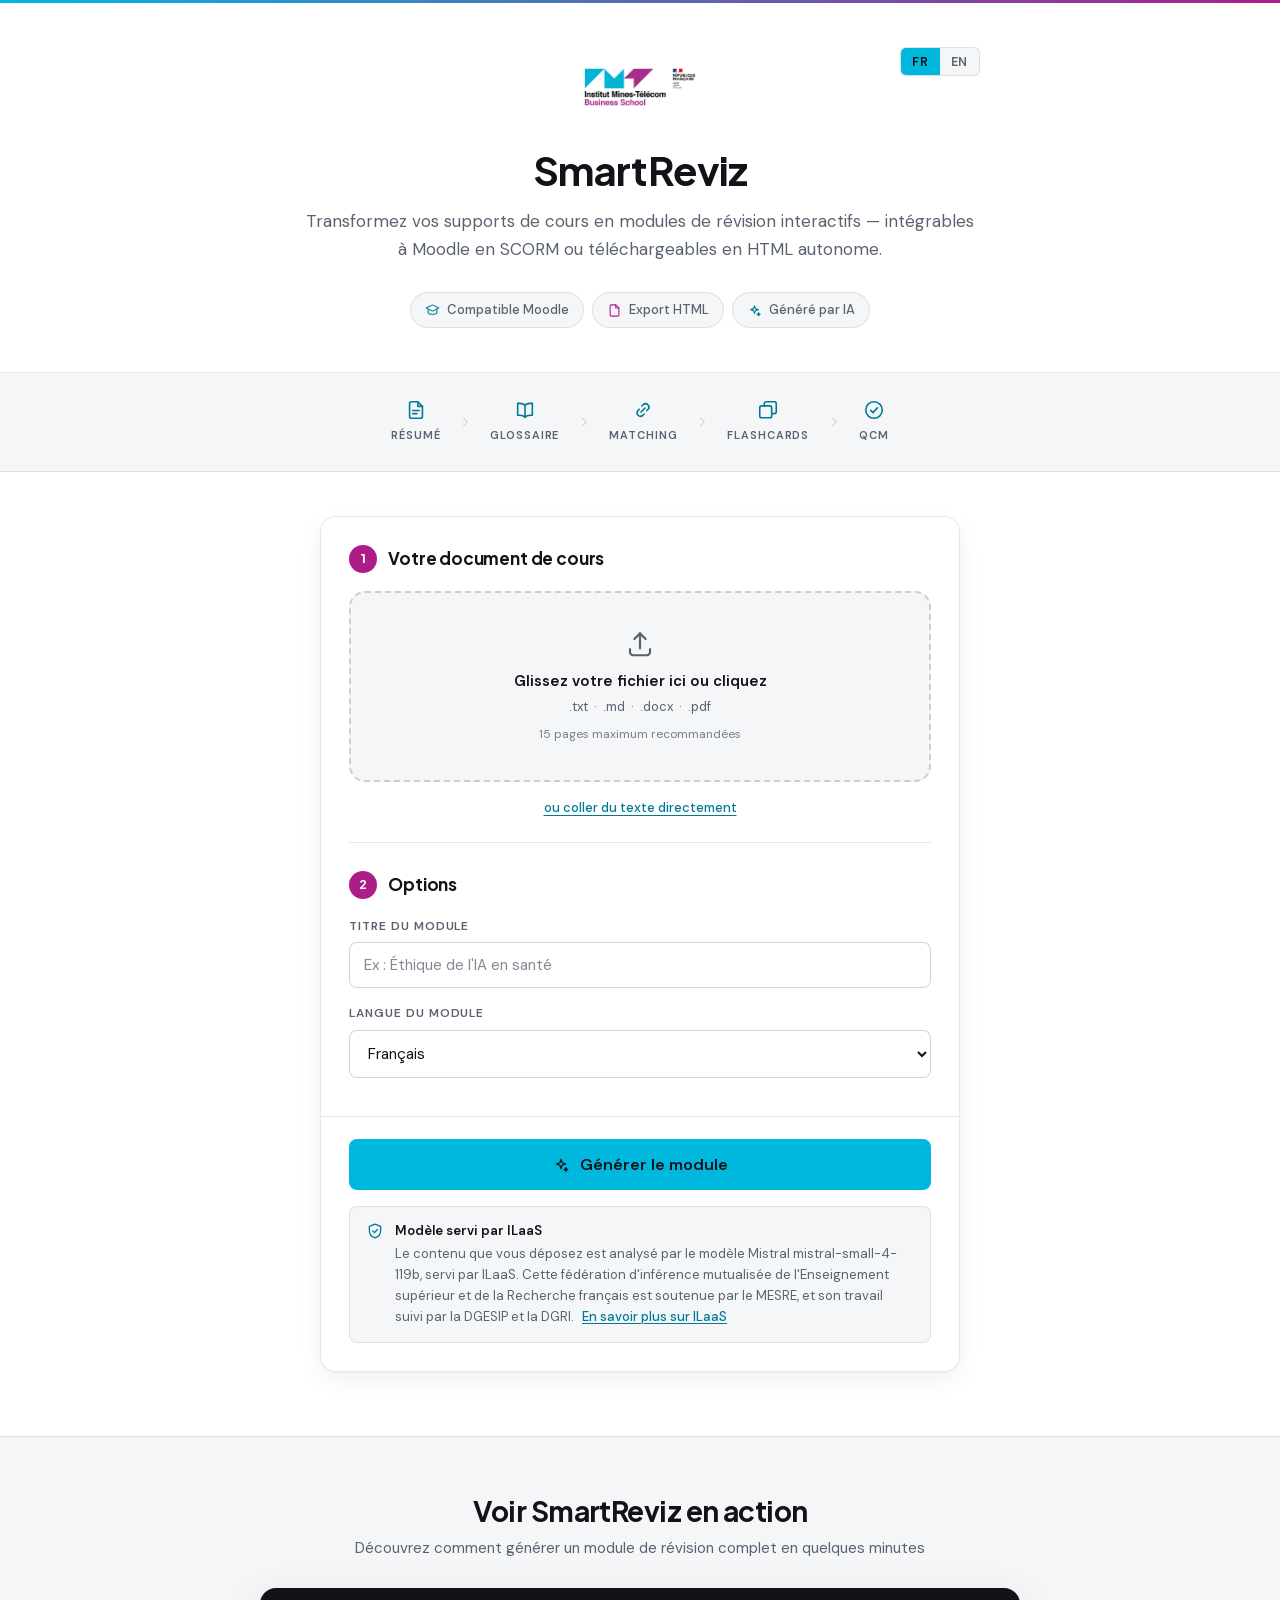
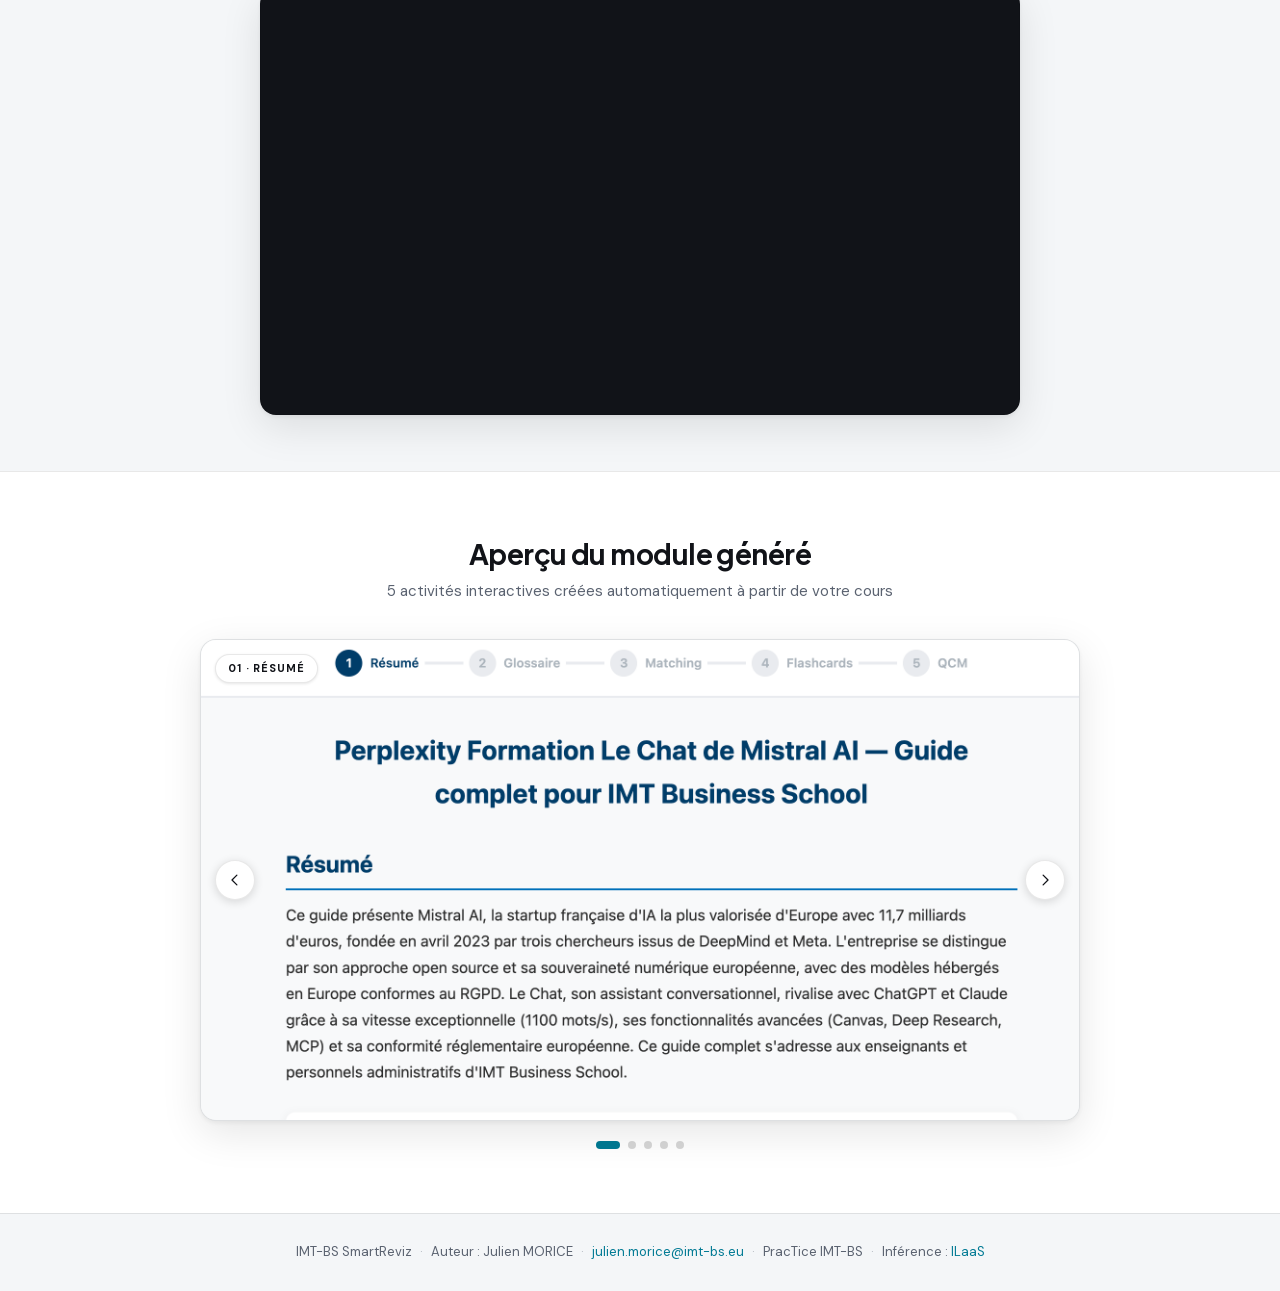
==== commit c70a9a09: "State which service runs the model, and link to it Teachers hand over unpublished course material wi" ====
--- a/index.html
+++ b/index.html
@@ -6,7 +6,11 @@
   <title>IMT-BS SmartReviz — Générateur de modules SCORM</title>
   <link rel="preload" href="fonts/jakarta-latin.woff2" as="font" type="font/woff2" crossorigin>
   <link rel="preload" href="fonts/dmsans-latin.woff2" as="font" type="font/woff2" crossorigin>
-  <link rel="stylesheet" href="style.css">
+  <!-- GitHub Pages sert ces fichiers avec cache-control: max-age=600. Sans le
+       ?v=, un navigateur qui a l'ancienne feuille en cache l'applique au nouveau
+       HTML : mise en page cassée pendant dix minutes. INCRÉMENTER v À CHAQUE
+       MODIFICATION de style.css, i18n.js ou app.js. -->
+  <link rel="stylesheet" href="style.css?v=7">
 </head>
 <body>
 
@@ -68,6 +72,9 @@
     <symbol id="i-alert" viewBox="0 0 24 24" fill="none" stroke="currentColor" stroke-width="1.75" stroke-linecap="round" stroke-linejoin="round">
       <path d="M12 3.9 2.9 19.3a1 1 0 0 0 .9 1.5h16.4a1 1 0 0 0 .9-1.5L12 3.9Z"/><path d="M12 9.8v4.4"/><path d="M12 17.4h.01"/>
     </symbol>
+    <symbol id="i-shield" viewBox="0 0 24 24" fill="none" stroke="currentColor" stroke-width="1.75" stroke-linecap="round" stroke-linejoin="round">
+      <path d="M12 2.8 4.5 5.9v5.4c0 4.4 3.1 8.5 7.5 9.9 4.4-1.4 7.5-5.5 7.5-9.9V5.9L12 2.8Z"/><path d="m9 12 2.2 2.2L15.2 10"/>
+    </symbol>
     <symbol id="i-x" viewBox="0 0 24 24" fill="none" stroke="currentColor" stroke-width="1.75" stroke-linecap="round" stroke-linejoin="round">
       <path d="M6.5 6.5 17.5 17.5M17.5 6.5 6.5 17.5"/>
     </symbol>
@@ -171,6 +178,15 @@
           <span class="btn-generate-icon"><svg class="icon"><use href="#i-spark"/></svg></span>
           <span data-i18n="btnGenerate">Générer le module</span>
         </button>
+
+        <aside class="souverainete">
+          <svg class="icon"><use href="#i-shield"/></svg>
+          <p>
+            <strong data-i18n="souvTitre">Modèle servi par ILaaS</strong>
+            <span data-i18n="souvTexte">Le contenu que vous déposez est analysé par le modèle Mistral mistral-small-4-119b, servi par ILaaS. Cette fédération d'inférence mutualisée de l'Enseignement supérieur et de la Recherche français est soutenue par le MESRE, et son travail suivi par la DGESIP et la DGRI.</span>
+            <a href="https://www.ilaas.fr/" target="_blank" rel="noopener noreferrer" data-i18n="souvLien">En savoir plus sur ILaaS</a>
+          </p>
+        </aside>
       </div>
 
     </div><!-- /.card -->
@@ -280,23 +296,23 @@
       <div class="carousel" id="carousel">
         <div class="carousel-track" id="carouselTrack">
           <div class="carousel-slide">
-            <div class="slide-label" data-i18n="slide1">01 — Résumé</div>
+            <div class="slide-label" data-i18n="slide1">01 · Résumé</div>
             <img src="img/1_resume.png" alt="Résumé du cours">
           </div>
           <div class="carousel-slide">
-            <div class="slide-label" data-i18n="slide2">02 — Glossaire</div>
+            <div class="slide-label" data-i18n="slide2">02 · Glossaire</div>
             <img src="img/2_glossaire.png" alt="Glossaire interactif">
           </div>
           <div class="carousel-slide">
-            <div class="slide-label" data-i18n="slide3">03 — Matching</div>
+            <div class="slide-label" data-i18n="slide3">03 · Matching</div>
             <img src="img/3_matching.png" alt="Activité de matching">
           </div>
           <div class="carousel-slide">
-            <div class="slide-label" data-i18n="slide4">04 — Flashcards</div>
+            <div class="slide-label" data-i18n="slide4">04 · Flashcards</div>
             <img src="img/4_flashCard.png" alt="Flashcards">
           </div>
           <div class="carousel-slide">
-            <div class="slide-label" data-i18n="slide5">05 — QCM</div>
+            <div class="slide-label" data-i18n="slide5">05 · QCM</div>
             <img src="img/5_qcm.png" alt="Questionnaire à choix multiples">
           </div>
         </div>
@@ -323,14 +339,16 @@
     <a href="mailto:julien.morice@imt-bs.eu">julien.morice@imt-bs.eu</a>
     <span class="footer-sep">·</span>
     <span>PracTice IMT-BS</span>
+    <span class="footer-sep">·</span>
+    <span><span data-i18n="footerMoteur">Inférence :</span> <a href="https://www.ilaas.fr/" target="_blank" rel="noopener noreferrer">ILaaS</a></span>
   </footer>
 
   <script src="lib/jszip.min.js"></script>
   <script src="lib/mammoth.browser.min.js"></script>
   <script src="lib/pdf.min.js"></script>
   <script src="lib/marked.min.js"></script>
-  <script src="i18n.js"></script>
-  <script src="app.js?v=5"></script>
+  <script src="i18n.js?v=7"></script>
+  <script src="app.js?v=7"></script>
   <script>
     // Language switcher
     document.querySelectorAll('.lang-btn').forEach(function(btn) {
--- a/style.css
+++ b/style.css
@@ -391,6 +391,42 @@
 }
 
 .btn-generate .icon, .btn-validate-generate .icon { width: 18px; height: 18px; }
+
+/* ---- Mention de souveraineté ----
+   Placée sous le bouton, au moment précis où l'enseignant s'apprête à confier
+   son document. Informative, pas décorative : elle ne doit pas concurrencer
+   l'action principale. */
+.souverainete {
+  display: flex;
+  align-items: flex-start;
+  gap: 0.7rem;
+  margin-top: 1rem;
+  padding: 0.875rem 1rem;
+  background: var(--gris-clair);
+  border: 1px solid var(--border);
+  border-radius: var(--radius-sm);
+}
+
+.souverainete > .icon {
+  width: 18px;
+  height: 18px;
+  color: var(--bleu-fonce);
+  margin-top: 1px;
+}
+
+.souverainete p { font-size: 0.8125rem; line-height: 1.6; color: var(--gris-texte); }
+.souverainete strong { display: block; font-weight: 600; color: var(--noir); margin-bottom: 0.15rem; }
+
+.souverainete a {
+  color: var(--bleu-fonce);
+  font-weight: 500;
+  text-decoration: underline;
+  text-underline-offset: 2px;
+  white-space: nowrap;
+  margin-left: 0.3rem;
+}
+
+.souverainete a:hover { color: var(--bleu-sombre); }
 
 /* ============================================================
    PROGRESSION
